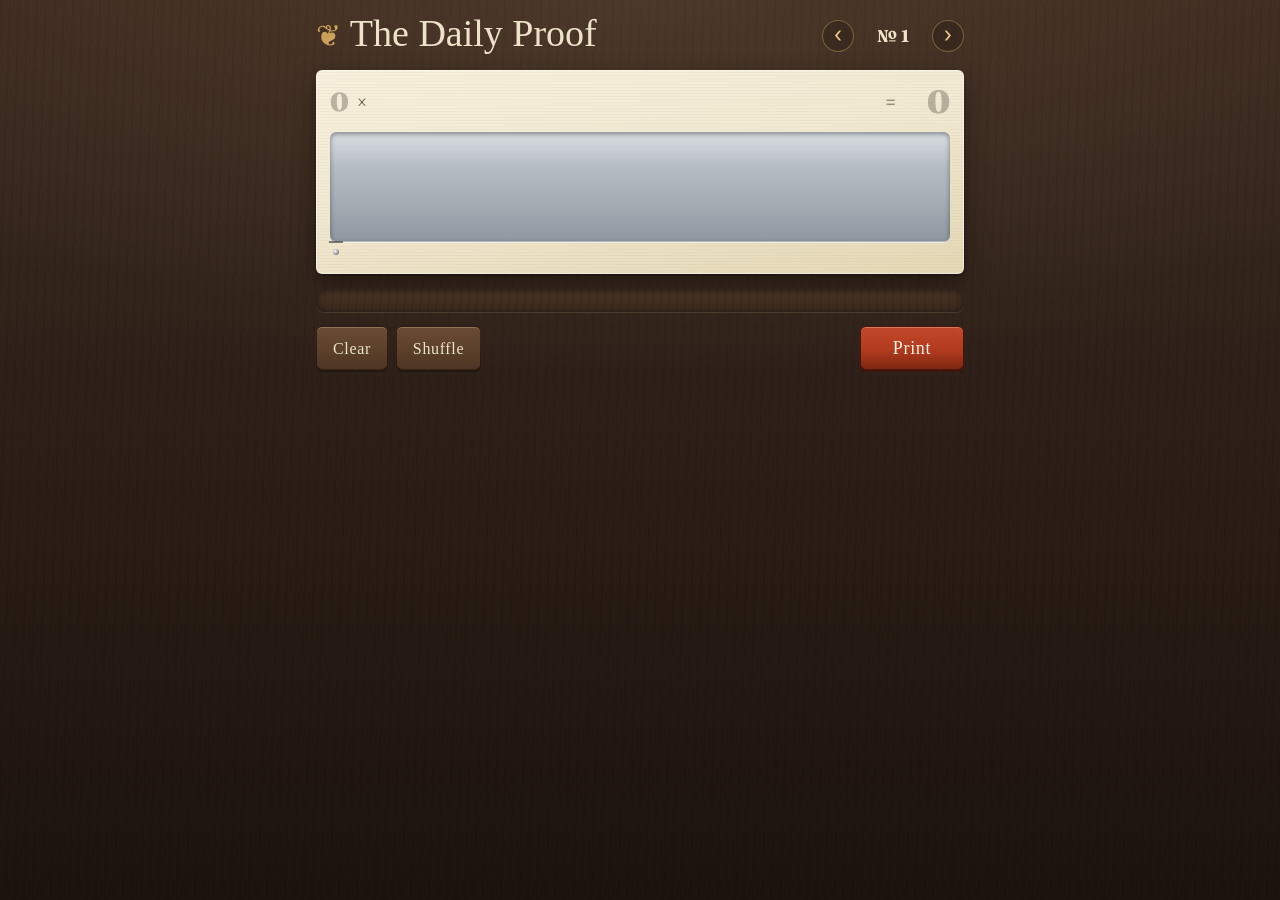
==== daily/index.html @ 5962ec16 "A modes menu: Daily mode (beta) and Roguelike mode (alpha) The game's name in the header, and the ❦ " ====
<!DOCTYPE html>
<html lang="en">
<head>
  <meta charset="UTF-8" />
  <meta name="viewport" content="width=device-width, initial-scale=1, viewport-fit=cover" />
  <meta name="theme-color" content="#2a1d15" />
  <title>The Daily Proof — Great Work</title>
  <meta name="description" content="One word from sixteen sorts, ranked against every word they could have set." />
  <link rel="icon" href="data:image/svg+xml,<svg xmlns='http://www.w3.org/2000/svg' viewBox='0 0 100 100'><text y='.9em' font-size='90'>❦</text></svg>" />
  <link rel="preconnect" href="https://fonts.googleapis.com">
  <link rel="preconnect" href="https://fonts.gstatic.com" crossorigin>
  <link href="https://fonts.googleapis.com/css2?family=Fraunces:opsz,wght@9..144,500;9..144,700;9..144,900&family=Inter:wght@400;600;800&family=IM+Fell+English:ital@0;1&family=IM+Fell+English+SC&display=swap" rel="stylesheet">
  <link rel="stylesheet" href="daily.css" />
</head>
<body>
  <div class="page">

    <!-- The title, the day's page of the almanac under it, and the number. -->
    <header class="masthead">
      <h1 class="mast-title"><button class="mast-house" id="modeBtn" type="button" aria-haspopup="true" aria-expanded="false" aria-controls="modeList" aria-label="Great Work: the modes">❦</button> The Daily Proof</h1>
      <nav class="mode-list" id="modeList" aria-label="Modes" hidden>
        <span class="mode-item mode-item--here" aria-current="page">Daily mode <span class="mode-tag">beta</span></span>
        <a class="mode-item" id="modeHome" href="../">Roguelike mode <span class="mode-tag">alpha</span></a>
      </nav>
      <button class="almanac" id="almanac" type="button"></button>
      <nav class="mast-nav" aria-label="Challenges">
        <button id="prevBtn" class="nav-btn" aria-label="Previous challenge">‹</button>
        <div class="nav-num">
          <span id="numLabel">№ 1</span>
          <span id="dateLabel" class="nav-date"></span>
        </div>
        <button id="nextBtn" class="nav-btn" aria-label="Next challenge">›</button>
      </nav>
    </header>

    <!-- Who sits today, when anyone does: a patron, a choice of three, or the
         editor at the desk (deal.day in daily/deal.js). -->
    <section class="seats" id="seats" hidden></section>

    <!-- The proof sheet: Points × Mult = total, and the stick under it. -->
    <section class="sheet">
      <div class="readout" id="readout" aria-live="polite">
        <b class="ro-points" id="roPoints">0</b>
        <span class="ro-op ro-op--x">×</span>
        <b class="ro-mult" id="roMult">1</b>
        <div class="ro-chips" id="roChips"></div>
        <span class="ro-op ro-op--eq">=</span>
        <b class="ro-total" id="roTotal">0</b>
      </div>
      <!-- The stick, the measure engraved along its foot, and the knee that
           closes on the word's end (renderRule in js/render.js). -->
      <div class="stick-wrap" data-stick="0">
        <div class="stick" id="stick" aria-label="The word"></div>
        <div class="rule-bar" id="rule" aria-hidden="true"></div>
        <div class="knee" id="knee" aria-hidden="true"></div>
        <b class="stick-sum" id="stickSum0" hidden></b>
      </div>
      <!-- The second word, on a two-word day. -->
      <div class="stick-wrap" data-stick="1" hidden>
        <div class="stick" id="stick1" aria-label="The second word"></div>
        <div class="rule-bar" id="rule1" aria-hidden="true"></div>
        <div class="knee" id="knee1" aria-hidden="true"></div>
        <b class="stick-sum" id="stickSum1" hidden></b>
      </div>
      <p class="status" id="status" aria-live="polite"></p>
    </section>

    <!-- The case: sixteen sockets, one per sort. A sort in the stick leaves its
         socket empty, so nothing moves under your thumb. -->
    <section class="case" aria-label="The case"><div class="case-grid" id="case"></div></section>

    <!-- The tool leads the row, the verbs beside it, Print hard right. -->
    <section class="bench">
      <button id="toolBtn" class="tool" hidden></button>
      <button id="clearBtn" class="btn">Clear</button>
      <button id="shuffleBtn" class="btn">Shuffle</button>
      <button id="printBtn" class="btn btn-print">Print</button>
    </section>

    <section class="result" id="result" hidden aria-live="polite"></section>

  </div>

  <div class="pop" id="pop" hidden></div>
  <!-- Where the print's floaters and sparkles rise (js/anim.js draws into it). -->
  <div id="fx" aria-hidden="true"></div>

  <script type="module" src="main.js"></script>
</body>
</html>
---- daily/daily.css ----
/* ═══ THE DAILY PROOF ═══════════════════════════════════════════════════════════
   One column on the bench: the masthead (title, the day's page of the almanac,
   the number), the proof sheet (the readout over the stick), the type case,
   the bench's verbs, and the slip that comes back when the word is printed.
   The bench look's materials (css/bench.css) — dark wood, ruled paper, ivory
   sorts, one red ink — and almost no words: the sorts and the numbers carry
   it, and what explains itself does so on a hold or a hover.

   The TILES are the game's tiles: the rules at the foot are css/style.css's
   own (.tile, the trims, the nicks, the metals), re-cut in em so a sort can be
   set at any size from one number, --tfs. The stick shrinks a long word by
   lowering it; the case sizes its sockets by it from its own width. */

:root {
  --bench:      #2f2119;
  --bench-hi:   #3d2b20;
  --bench-edge: #1c130d;
  --paper:      #f1e9d2;
  --paper-2:    #e4d7b5;
  --ivory:      #f8f0dc;
  --ivory-2:    #e8dab6;
  --ink:        #221c16;
  --dim:        #6d5c45;
  --rule:       rgba(60, 42, 22, 0.22);
  --red:        #b23a1e;
  --red-dk:     #7d2711;
  --brass:      #cba15a;
  --brass-hi:   #ebc989;
  --cream:      #ede3c9;
  --cream-dim:  rgba(237, 227, 201, 0.62);
  --steel:      #a3abb3;
  --steel-dk:   #5f6870;
  --tile-ink:   #2c2214;
  --good:       #2d8a5c;

  /* The chart's two inks: the field in gray, your word in red. Validated
     against the paper (dataviz validate_palette: ΔE 18.9 normal, 11.9 deutan). */
  --field-ink:  #8c8577;
  --you-ink:    #b8321a;

  --serif: 'Fraunces', Georgia, 'Times New Roman', serif;
  --fell:  'IM Fell English', 'Iowan Old Style', Georgia, serif;
  --fell-sc: 'IM Fell English SC', 'IM Fell English', Georgia, serif;
  --sans:  'Inter', ui-sans-serif, system-ui, 'Segoe UI', sans-serif;

  /* The game's animation-speed divisor; js/anim.js applySpeedCSS sets it from
     the full game's settings, and the copied keyframes below read it. */
  --aspd: 1;

  color-scheme: dark;
}

* { box-sizing: border-box; }

html { background: var(--bench-edge); }
html, body { margin: 0; }
body {
  min-height: 100vh;
  background:
    radial-gradient(120% 70% at 50% 0%, rgba(255, 214, 150, 0.08), transparent 60%),
    repeating-linear-gradient(92deg, rgba(0, 0, 0, 0.05) 0 2px, transparent 2px 9px),
    linear-gradient(180deg, var(--bench-hi), var(--bench) 40%, var(--bench-edge));
  background-color: var(--bench);
  color: var(--cream);
  font-family: var(--sans);
  font-size: 15px;
  line-height: 1.45;
  -webkit-text-size-adjust: 100%;
}

button { font: inherit; color: inherit; }

.page {
  max-width: 680px;
  margin: 0 auto;
  padding-block: max(14px, env(safe-area-inset-top, 0px)) max(28px, env(safe-area-inset-bottom, 0px));
  padding-left: max(16px, env(safe-area-inset-left, 0px));
  padding-right: max(16px, env(safe-area-inset-right, 0px));
}

/* ─── Masthead ─────────────────────────────────────────────────────────────── */
.masthead {
  display: grid;
  grid-template-columns: 1fr auto;
  grid-template-areas: "title nav" "omen nav";
  align-items: center;
  column-gap: 12px;
  margin-bottom: 12px;
}
.mast-title {
  grid-area: title;
  margin: 0;
  font-family: var(--fell);
  font-weight: 400;
  font-size: clamp(25px, 6.6vw, 38px);
  line-height: 1.05;
  color: var(--cream);
}
.mast-house { color: var(--brass); text-decoration: none; font-size: 0.8em; }
.mast-house:hover { color: var(--brass-hi); }
button.mast-house { background: none; border: 0; padding: 0; cursor: pointer; font: inherit; font-size: 0.8em; color: var(--brass); }
button.mast-house:disabled { cursor: default; }
.masthead { position: relative; }
/* ─── The modes menu (the name in the corner; the ❦ on the Daily Proof) ──────── */
.mode-btn { background: none; border: 0; padding: 0; margin: 0; cursor: pointer; text-align: left; }
.mode-caret { font-size: 0.5em; margin-left: 6px; color: var(--brass); vertical-align: 0.25em; }
.mode-list {
  position: absolute; top: 2.4em; left: 0; z-index: 60;
  display: grid; gap: 2px; min-width: 232px; padding: 6px;
  border-radius: 10px;
  background: #241820;
  border: 1px solid rgba(217, 166, 75, 0.45);
  box-shadow: 0 14px 34px rgba(0, 0, 0, 0.55);
}
.mode-list[hidden] { display: none; }
.mode-item {
  display: flex; align-items: center; gap: 10px;
  padding: 11px 12px; border-radius: 7px;
  font: 600 15.5px var(--serif); color: #f2e7cb; text-decoration: none; white-space: nowrap;
}
a.mode-item:hover, a.mode-item:focus-visible { background: rgba(217, 166, 75, 0.16); outline: none; }
.mode-item::before { content: '✓'; width: 1em; color: transparent; }
.mode-item--here, .mode-item--here::before { color: #f6d68a; }
.mode-tag {
  margin-left: auto;
  font: 700 9.5px var(--sans); letter-spacing: 0.12em; text-transform: uppercase;
  color: rgba(242, 231, 203, 0.6);
  border: 1px solid rgba(242, 231, 203, 0.3); border-radius: 4px; padding: 2px 5px;
}


/* The day's page of the almanac: its name, and a tap for what it means. */
.almanac {
  grid-area: omen;
  justify-self: start;
  padding: 2px 0;
  border: 0;
  background: none;
  font-family: var(--fell);
  font-style: italic;
  font-size: 17px;
  color: var(--brass);
  cursor: pointer;
  text-decoration: underline dotted rgba(203, 161, 90, 0.5);
  text-underline-offset: 4px;
}
.almanac:hover { color: var(--brass-hi); }

.mast-nav { grid-area: nav; display: flex; align-items: center; gap: 6px; }
.nav-btn {
  width: 32px; height: 32px;
  border-radius: 50%;
  border: 1px solid rgba(203, 161, 90, 0.45);
  background: rgba(0, 0, 0, 0.18);
  color: var(--brass-hi);
  font-size: 22px;
  line-height: 1;
  cursor: pointer;
  display: grid;
  place-items: center;
  padding: 0 0 3px;
}
.nav-btn:hover:not(:disabled) { background: rgba(203, 161, 90, 0.16); }
.nav-btn:disabled { opacity: 0.3; cursor: default; }
.nav-num {
  display: flex;
  flex-direction: column;
  align-items: center;
  min-width: 66px;
  font-family: var(--serif);
  font-weight: 700;
  font-size: 17px;
  line-height: 1.05;
  color: var(--cream);
}
.nav-date { font-family: var(--sans); font-weight: 600; font-size: 11px; color: var(--cream-dim); }

/* ─── The seats ────────────────────────────────────────────────────────────── */
/* Who sits today (renderSeats in main.js). A card per patron, gold-edged when
   it is the one seated and lit while the word in hand is one it rules on; the
   editor's card carries the day's rule on its face and goes red when the word
   in hand would be spiked. */
.seats { display: flex; flex-wrap: wrap; gap: 8px; margin: 0 0 12px; }
.seats[hidden] { display: none; }
.seat {
  display: grid;
  grid-template-columns: auto 1fr;
  grid-template-areas: "emoji name" "emoji rule";
  align-items: center;
  column-gap: 8px;
  min-height: 44px;
  padding: 6px 12px 6px 9px;
  border-radius: 8px;
  border: 1px solid rgba(203, 161, 90, 0.4);
  background: linear-gradient(170deg, rgba(255, 228, 185, 0.1), rgba(0, 0, 0, 0.16));
  color: var(--cream);
  text-align: left;
  cursor: pointer;
  transition: border-color calc(0.2s / var(--aspd)), box-shadow calc(0.2s / var(--aspd)), opacity calc(0.2s / var(--aspd));
}
.seat-emoji { grid-area: emoji; font-size: 22px; line-height: 1; }
.seat-name { grid-area: name; font-family: var(--fell-sc); font-size: 16px; letter-spacing: 0.02em; line-height: 1.1; }
.seat-rule { grid-area: rule; font-size: 13px; font-weight: 600; color: var(--brass-hi); line-height: 1.25; }
.seat--only, .seat--desk { flex: 1 1 auto; }
.seat--choice { flex: 1 1 0; min-width: 0; grid-template-areas: "emoji" "name"; grid-template-columns: 1fr; justify-items: center; text-align: center; row-gap: 2px; padding: 7px 6px; }
.seat--choice .seat-name { font-size: 14px; }
.seat--choice:not(.seat--on) { opacity: 0.62; }
.seat--choice:not(.seat--on):hover { opacity: 0.9; }
.seat--on { border-color: var(--brass-hi); box-shadow: 0 0 0 1px var(--brass-hi), 0 0 14px rgba(235, 201, 137, 0.25); }
.seat--lit { border-color: #ffe6a6; box-shadow: 0 0 0 2px #ffe6a6, 0 0 18px rgba(255, 220, 140, 0.45); }
.seat--spiked { border-color: #ff9a8a; box-shadow: 0 0 0 2px rgba(255, 120, 100, 0.7); }
.seat--spiked .seat-rule { color: #ffb4a6; }
.seat:disabled { cursor: default; opacity: 0.35; }
.seat--firing { animation: seatFire calc(0.62s / var(--aspd)) ease; }
@keyframes seatFire { 40% { transform: scale(1.06); box-shadow: 0 0 0 2px #ffe6a6, 0 0 26px rgba(255, 220, 140, 0.8); } }
.seat-pair {
  margin: 0;
  font-family: var(--fell);
  font-style: italic;
  font-size: 16px;
  color: var(--brass-hi);
}

/* ─── The proof sheet ──────────────────────────────────────────────────────── */
.sheet, .slip, .field, .best {
  background:
    repeating-linear-gradient(0deg, rgba(120, 95, 60, 0.045) 0 1px, transparent 1px 3px),
    linear-gradient(170deg, var(--ivory) 0%, var(--paper) 45%, var(--paper-2) 100%);
  color: var(--ink);
  border-radius: 6px;
  box-shadow:
    inset 0 0 0 1px rgba(255, 255, 255, 0.5),
    0 1px 2px rgba(0, 0, 0, 0.35),
    0 10px 24px rgba(0, 0, 0, 0.35);
}
.sheet { padding: 10px 14px 8px; }

/* Points × Mult = total. The Mult is the chips on a wide sheet, one figure on a
   phone (with the chips on a line beneath, so a colour widens a line rather
   than pushing the stick down). */
.readout {
  display: grid;
  grid-template-columns: auto auto minmax(0, 1fr) auto auto;
  grid-template-areas: "pts x chips eq tot";
  align-items: center;
  gap: 8px;
  padding: 2px 0 10px;
  min-height: 52px;
}
.ro-points, .ro-mult, .ro-total {
  font-family: var(--serif);
  font-weight: 900;
  font-size: 26px;
  line-height: 1;
  color: var(--ink);
}
.ro-points { grid-area: pts; }
.ro-op--x  { grid-area: x; }
.ro-chips  { grid-area: chips; }
.ro-op--eq { grid-area: eq; }
.ro-total  { grid-area: tot; font-size: 32px; min-width: 2ch; text-align: right; }
.ro-mult   { display: none; }
.readout:not(.readout--live) .ro-points,
.readout:not(.readout--live) .ro-total,
.readout:not(.readout--live) .ro-mult { color: rgba(34, 28, 22, 0.28); }
.readout--live .ro-total { color: var(--red); }
.ro-op { font-family: var(--serif); font-size: 20px; color: var(--dim); }
.ro-chips { display: flex; flex-wrap: wrap; gap: 4px; align-items: center; }

@media (max-width: 520px) {
  .readout {
    grid-template-columns: auto auto 1fr auto auto;
    grid-template-areas: "pts x mult eq tot" "chips chips chips chips chips";
    row-gap: 6px;
  }
  .ro-mult { display: block; grid-area: mult; }
  .ro-chips { min-height: 22px; }
}

/* The stamps — one per multiplier the case could light (tracksOf in main.js).
   Blind while it is ×1: a faint impression in its colour. Inked when the word
   lights it: solid, the figure in paper. Due, during the print: outlined in
   its colour and not yet struck, filling as the replay reaches it (the bench's
   stamps, css/bench.css). */
.chip {
  --stamp: #55677a;
  display: inline-flex;
  align-items: center;
  gap: 4px;
  padding: 2px 7px 2px 6px;
  border-radius: 4px;
  border: 1.5px solid color-mix(in srgb, var(--stamp) 28%, transparent);
  background: none;
  color: rgba(34, 28, 22, 0.32);
  white-space: nowrap;
  transition: color calc(0.2s / var(--aspd)), background-color calc(0.2s / var(--aspd)),
              border-color calc(0.2s / var(--aspd));
}
.chip i { width: 9px; height: 9px; border-radius: 50%; background: var(--stamp); opacity: 0.35; flex-shrink: 0; }
.chip b { font-family: var(--serif); font-weight: 900; font-size: 13px; }
.chip--on { background: var(--stamp); border-color: var(--stamp); color: var(--ivory); }
.chip--on i { background: var(--ivory); opacity: 0.85; }
.chip--on.chip--due { background: none; color: var(--stamp); }
.chip--on.chip--due i { background: var(--stamp); opacity: 1; }
.chip--pop { animation: inkBloom calc(0.5s / var(--aspd)) cubic-bezier(.3, 1.5, .5, 1); }
@keyframes inkBloom {
  0%   { transform: scale(1);    box-shadow: 0 0 0 0 var(--stamp); }
  40%  { transform: scale(1.32); box-shadow: 0 0 16px 4px var(--stamp); }
  100% { transform: scale(1);    box-shadow: 0 0 0 0 transparent; }
}
.chip--length    { --stamp: #55677a; }
.chip--crimson   { --stamp: #b23a2e; }
.chip--azure     { --stamp: #2e6fb2; }
.chip--jade      { --stamp: #2d8a5c; }
.chip--amber     { --stamp: #a87010; }
.chip--purple    { --stamp: #7040a0; }
.chip--cursed    { --stamp: #8f2018; }
.chip--seat      { --stamp: #9a7a2e; }
.chip--spike     { --stamp: #a3301f; }
.chip--seat i, .chip--spike i {
  width: auto; height: auto; border-radius: 0; background: none; opacity: 0.55;
  font-style: normal; font-size: 13px; line-height: 1;
}
.chip--seat.chip--on i, .chip--spike.chip--on i { opacity: 1; background: none; }
.chip--toll { --stamp: #b23a1e; color: var(--red); border-color: rgba(178, 58, 30, 0.45); font-family: var(--serif); font-weight: 900; font-size: 13px; }

.readout--slam { animation: roSlam calc(0.5s / var(--aspd)) ease; }
@keyframes roSlam {
  0%   { transform: scale(1); }
  30%  { transform: scale(1.045); }
  100% { transform: scale(1); }
}

/* The composing stick: a steel channel the word is set into, one course deep.
   On a two-word day there are two, and the one in hand is edged in brass;
   each carries its word's total at its end. */
.stick-wrap { position: relative; }
.stick-wrap[hidden] { display: none; }
.stick-wrap + .stick-wrap { margin-top: 8px; }
/* Two sticks are one course each but less steel apiece, so the case stays in
   reach on a phone. */
.stick-wrap:not([hidden]) + .stick-wrap:not([hidden]) .stick,
.stick-wrap:has(+ .stick-wrap:not([hidden])) .stick { height: 94px; padding-top: 6px; }
.stick-wrap[data-stick] { border-radius: 8px; }
.stick-wrap--active { box-shadow: 0 0 0 2px var(--brass), 0 0 12px rgba(203, 161, 90, 0.35); }
.stick-sum {
  /* In the steel's foot, left of the measure's first labels. */
  position: absolute;
  left: 8px; bottom: 5px;
  z-index: 3;
  padding: 0 6px;
  border-radius: 3px;
  background: rgba(34, 28, 22, 0.72);
  color: var(--ivory);
  font-family: var(--serif);
  font-weight: 900;
  font-size: 13px;
  line-height: 18px;
  pointer-events: none;
}
.stick-sum[hidden] { display: none; }
.pair-sum {
  margin: 8px 2px 0;
  text-align: right;
  font-family: var(--serif);
  font-size: 15px;
  color: var(--dim);
}
.pair-sum[hidden] { display: none; }
.pair-sum b { font-weight: 900; font-size: 22px; color: rgba(34, 28, 22, 0.32); margin-left: 4px; }
.pair-sum--live b { color: var(--red); }
.stick {
  --tfs: 16px;
  position: relative;
  display: flex;
  align-items: flex-start;
  gap: 5px;
  height: 110px;
  padding: 8px 10px 30px;
  border-radius: 6px;
  background:
    linear-gradient(180deg, rgba(255, 255, 255, 0.35), transparent 30%),
    linear-gradient(180deg, #c6ccd2 0%, #a9b1b9 55%, #8e979f 100%);
  box-shadow:
    inset 0 2px 5px rgba(20, 26, 32, 0.45),
    inset 0 -1px 0 rgba(255, 255, 255, 0.4),
    0 1px 0 rgba(255, 255, 255, 0.6);
  overflow: hidden;
}
.stick--reject { animation: reject 0.38s ease; }
@keyframes reject {
  20%, 60% { transform: translateX(-6px); }
  40%, 80% { transform: translateX(6px); }
}

/* On a narrow phone every pixel of the stick is type: the sheet's margins give
   some back. */
@media (max-width: 420px) {
  .sheet { padding: 8px 10px 6px; }
  .stick { padding: 8px 6px 30px; }
}

/* The measure, engraved along the stick's foot (renderRule in main.js): a tick
   per place, the multiplier each length earns from the sixth, the word's own
   enlarged. And the knee, a steel block that closes on the word's end. */
.rule-bar { position: absolute; left: 0; right: 0; bottom: 0; height: 28px; pointer-events: none; }
.tick {
  position: absolute;
  bottom: 5px;
  width: 1px; height: 6px;
  background: rgba(30, 36, 42, 0.38);
}
.tick--major { width: 2px; height: 10px; }
.tick--on { background: #1c2228; }
.tick-label {
  position: absolute;
  bottom: 15px;
  transform: translateX(-50%);
  font-family: var(--serif);
  font-weight: 700;
  font-size: 11px;
  line-height: 1;
  color: var(--red-dk);
  opacity: 0.75;
  white-space: nowrap;
  transition: transform calc(0.2s / var(--aspd)) ease, opacity calc(0.2s / var(--aspd)) ease;
}
.tick-label.tick--here {
  transform: translateX(-50%) scale(1.3);
  opacity: 1;
  color: var(--red);
  text-shadow: 0 0 6px rgba(255, 245, 210, 0.7);
}
/* Beside the tick, at its own height, when the sorts leave no room above it. */
.rule-bar--beside .tick-label { bottom: 2px; font-size: 10px; transform: translateX(4px); transform-origin: left bottom; }
.rule-bar--beside .tick-label.tick--here { transform: translateX(4px) scale(1.2); }
.rule-bar--beside .tick-label--left { transform: translateX(calc(-100% - 4px)); transform-origin: right bottom; }
.rule-bar--beside .tick-label--left.tick--here { transform: translateX(calc(-100% - 4px)) scale(1.2); }
.knee {
  position: absolute;
  width: 12px;
  border-radius: 2px;
  background: linear-gradient(90deg, #dde2e7, var(--steel) 45%, var(--steel-dk));
  box-shadow: 0 0 0 1px rgba(30, 30, 30, 0.55), 2px 3px 7px rgba(0, 0, 0, 0.45);
  transition: left calc(0.22s / var(--aspd)) cubic-bezier(.2, .8, .3, 1);
  pointer-events: none;
  z-index: 2;
}
.knee::after {
  content: '';
  position: absolute; left: 3px; top: 7px;
  width: 6px; height: 6px;
  border-radius: 50%;
  background: radial-gradient(circle at 35% 35%, #fff, #7a828a 70%);
}

/* Refusals only — and it holds its line, so one appearing moves nothing. */
.status {
  min-height: 1.45em;
  margin: 5px 2px 0;
  font-size: 13.5px;
  color: var(--red);
}

/* ─── The case ─────────────────────────────────────────────────────────────── */
.case {
  container-type: inline-size;
  margin-top: 14px;
}
.case-grid {
  /* Four across (five for a bigger case: --cols, set by renderCase), the
     sockets sized to the case's own width. */
  --cols: 4;
  --tfs: min(16px, calc((100cqw - 24px - (var(--cols) - 1) * 10px) / (var(--cols) * 4.25)));
  display: grid;
  grid-template-columns: repeat(var(--cols), auto);
  justify-content: center;
  gap: 10px;
  padding: 12px;
  border-radius: 8px;
  background:
    repeating-linear-gradient(92deg, rgba(0, 0, 0, 0.07) 0 2px, transparent 2px 8px),
    linear-gradient(180deg, #4a3526, #3a291d);
  box-shadow: inset 0 2px 8px rgba(0, 0, 0, 0.55), 0 1px 0 rgba(255, 220, 170, 0.12);
}
@container (min-width: 620px) {
  .case-grid {
    grid-template-columns: repeat(calc(var(--cols) * 2), auto);
    --tfs: min(16px, calc((100cqw - 24px - (var(--cols) * 2 - 1) * 10px) / (var(--cols) * 8.5)));
  }
}
.socket {
  font-size: var(--tfs);
  width: 4.25em;
  height: 4.5em;
  border-radius: 0.5625em;
  background: rgba(0, 0, 0, 0.28);
  box-shadow: inset 0 2px 5px rgba(0, 0, 0, 0.55);
}
.case--locked .tile { filter: saturate(0.7) brightness(0.92); }

/* ─── The bench: the tool, the verbs, Print hard right ─────────────────────── */
.bench {
  display: flex;
  align-items: stretch;
  gap: 8px;
  margin-top: 14px;
}
.btn {
  min-height: 44px;
  padding: 0 16px;
  border-radius: 6px;
  border: 1px solid rgba(0, 0, 0, 0.5);
  background: linear-gradient(180deg, #6b4c33, #4e3624);
  color: var(--cream);
  font-family: var(--fell-sc);
  font-size: 16px;
  letter-spacing: 0.04em;
  cursor: pointer;
  box-shadow: inset 0 1px 0 rgba(255, 228, 185, 0.25), 0 2px 0 #24170f;
}
.btn:hover:not(:disabled) { filter: brightness(1.12); }
.btn:active:not(:disabled) { transform: translateY(1px); box-shadow: inset 0 1px 0 rgba(255, 228, 185, 0.2), 0 1px 0 #24170f; }
.btn:disabled { opacity: 0.4; cursor: default; }
.btn-print {
  margin-left: auto;
  min-width: 104px;
  background: linear-gradient(180deg, #c2482a, var(--red) 55%, var(--red-dk));
  border-color: #4a160a;
  color: #fff4e4;
  font-size: 18px;
  box-shadow: inset 0 1px 0 rgba(255, 210, 190, 0.35), 0 2px 0 #3e1308;
}
@media (max-width: 380px) {
  .bench { gap: 6px; }
  .btn { padding: 0 11px; }
  .btn-print { min-width: 88px; }
}

/* The tool: its glyph in a steel block. Armed, it rocks; used, it wears a
   green ring, and a tap takes the use back. */
.tool {
  flex: none;
  width: 46px;
  min-height: 44px;
  display: grid;
  place-items: center;
  padding: 0;
  border-radius: 6px;
  border: 1px solid #4a525a;
  background: linear-gradient(160deg, #d8dde3, #97a1ac 55%, #6d7681);
  box-shadow: inset 0 -3px 5px rgba(40, 50, 60, 0.4), inset 0 2px 3px rgba(255, 255, 255, 0.7), 0 2px 0 #24170f;
  font-size: 21px;
  cursor: pointer;
  -webkit-touch-callout: none;
  user-select: none;
}
.tool[hidden] { display: none; }
.tool--armed { animation: armed 1.1s ease-in-out infinite; box-shadow: 0 0 0 2px var(--brass-hi), 0 0 14px rgba(235, 201, 137, 0.6); }
@keyframes armed { 50% { transform: rotate(-10deg); } }
.tool--used { box-shadow: 0 0 0 2px #8fdfae, inset 0 -3px 5px rgba(40, 50, 60, 0.4), inset 0 2px 3px rgba(255, 255, 255, 0.7); }
.tool:disabled { cursor: default; opacity: 0.6; }

/* ─── The slip that comes back ─────────────────────────────────────────────── */
.result { margin-top: 22px; display: grid; gap: 12px; animation: slipIn 0.45s ease-out; }
.result[hidden] { display: none; }
@keyframes slipIn { from { transform: translateY(14px); opacity: 0; } }

.slip { padding: 14px 16px; text-align: center; }
.slip-word { display: flex; align-items: center; justify-content: center; gap: 12px; flex-wrap: wrap; }
.slip-score { font-family: var(--serif); font-weight: 900; font-size: 26px; color: var(--ink); }
.slip-grade {
  margin-top: 8px;
  font-family: var(--serif);
  font-weight: 900;
  font-size: clamp(38px, 11vw, 54px);
  line-height: 1;
  color: var(--red);
  letter-spacing: -0.01em;
}
.slip-grade--best { font-size: clamp(30px, 8vw, 42px); line-height: 1.1; }
.slip-place { margin-top: 6px; font-family: var(--serif); font-weight: 700; font-size: 15px; color: var(--dim); }

/* The field. */
.field { margin: 0; padding: 10px 10px 4px; }
.field-plot { position: relative; }
.field-svg { display: block; width: 100%; height: auto; touch-action: pan-y; outline: none; }
.field-svg:focus-visible { outline: 2px solid var(--brass); outline-offset: 2px; border-radius: 4px; }
.field-grid  { stroke: rgba(60, 42, 22, 0.14); stroke-width: 1; }
.field-guide { stroke: rgba(60, 42, 22, 0.14); stroke-width: 1; }
.field-tick  { font: 600 10.5px var(--sans); fill: var(--dim); font-variant-numeric: tabular-nums; }
.field-line  { fill: none; stroke: var(--field-ink); stroke-width: 2; stroke-linejoin: round; stroke-linecap: round; }
.field-area  { fill: var(--field-ink); opacity: 0.1; }
.field-you   { fill: var(--you-ink); stroke: var(--paper); stroke-width: 2; }
.field-you-drop { stroke: var(--you-ink); stroke-width: 1; opacity: 0.5; }
.field-you-label { font: 700 12px var(--sans); fill: var(--ink); paint-order: stroke; stroke: var(--paper); stroke-width: 3px; }
.field-cross { stroke: var(--ink); stroke-width: 1; opacity: 0.35; pointer-events: none; }
.field-dot   { fill: var(--field-ink); stroke: var(--paper); stroke-width: 2; pointer-events: none; }
.field-tip {
  position: absolute;
  pointer-events: none;
  display: flex; flex-direction: column;
  padding: 5px 8px;
  border-radius: 5px;
  background: var(--ink);
  color: var(--cream);
  font-size: 11.5px;
  line-height: 1.3;
  white-space: nowrap;
  box-shadow: 0 4px 12px rgba(0, 0, 0, 0.3);
}
.field-tip b { font-family: var(--serif); font-size: 15px; font-variant-numeric: tabular-nums; }
.field-tip[hidden] { display: none; }

/* The best of the case: place, word, score; a tap shows how it was set. */
.best { list-style: none; margin: 0; padding: 4px 14px 6px; }
.best-row + .best-row { border-top: 1px solid var(--rule); }
/* The stepping stones: a panel of their own between the ten and your word,
   tinted and edged in a dashed rule, so they read as a separate set. */
.best-stones {
  margin: 10px -6px;
  padding: 2px 6px;
  border: 1px dashed rgba(60, 42, 22, 0.38);
  border-radius: 8px;
  background: rgba(120, 95, 60, 0.08);
}
.best-stones-list { list-style: none; margin: 0; padding: 0; }
.best-row--stone .best-place { font-style: italic; }
.best-head {
  width: 100%;
  display: grid;
  grid-template-columns: 2.6em 1fr auto;
  align-items: baseline;
  gap: 8px;
  padding: 8px 4px;
  border: 0;
  background: none;
  text-align: left;
  cursor: pointer;
  color: var(--ink);
}
.best-head:hover { background: rgba(120, 95, 60, 0.07); }
.best-place { font-family: var(--serif); font-weight: 700; font-size: 13px; color: var(--dim); text-align: right; font-variant-numeric: tabular-nums; }
.best-word { font-family: var(--fell-sc); font-size: 18px; letter-spacing: 0.04em; overflow-wrap: anywhere; }
.best-score { font-family: var(--serif); font-weight: 900; font-size: 17px; font-variant-numeric: tabular-nums; }
.best-row--yours .best-head { background: rgba(184, 50, 26, 0.09); box-shadow: inset 3px 0 0 var(--you-ink); }
.best-set { display: flex; align-items: center; flex-wrap: wrap; gap: 8px; padding: 2px 4px 10px 3.2em; }
.best-tool { font-size: 15px; }
.best-set--better { padding-top: 0; opacity: 0.85; }
.best-alt-score { font-family: var(--serif); font-weight: 900; font-size: 15px; color: var(--dim); font-variant-numeric: tabular-nums; }

.result-acts { display: flex; flex-wrap: wrap; gap: 8px; justify-content: flex-end; }
.result-acts .btn-print { margin-left: 0; }

/* ─── The popover ──────────────────────────────────────────────────────────── */
.pop {
  position: absolute;
  z-index: 50;
  max-width: min(280px, calc(100vw - 16px));
  padding: 9px 11px;
  border-radius: 6px;
  background: linear-gradient(170deg, var(--ivory), var(--paper));
  color: var(--ink);
  box-shadow: 0 0 0 1px rgba(60, 42, 22, 0.25), 0 10px 26px rgba(0, 0, 0, 0.45);
  font-size: 13px;
  line-height: 1.4;
}
.pop[hidden] { display: none; }
.pop-head { font-family: var(--fell-sc); font-size: 15px; letter-spacing: 0.03em; margin-top: 6px; }
.pop-head:first-child { margin-top: 0; }
.pop-body { color: var(--dim); }
.pop-btn {
  display: block;
  width: 100%;
  margin-top: 8px;
  min-height: 40px;
  border-radius: 5px;
  border: 1px solid rgba(60, 42, 22, 0.35);
  background: rgba(255, 255, 255, 0.5);
  font-family: var(--fell-sc);
  font-size: 15px;
  color: var(--ink);
  cursor: pointer;
}
.pop--ratchet { padding: 7px; }
.ratchet-row { display: flex; gap: 7px; }
.ratchet-choice {
  flex: 1;
  min-height: 46px;
  min-width: 72px;
  border-radius: 6px;
  border: 1px solid #5f6870;
  background: linear-gradient(160deg, #e2e6ea, #a9b2bb 60%, #87919b);
  color: #1f252b;
  font-family: var(--serif);
  font-size: 15px;
  cursor: pointer;
  box-shadow: inset 0 1px 0 rgba(255, 255, 255, 0.7), 0 2px 0 #4a525a;
}
.ratchet-choice b { font-size: 22px; font-weight: 900; }
.ratchet-choice:hover { filter: brightness(1.07); }

/* The blank asks for its letter: the alphabet in a grid on the tile. */
.pop--blank { padding: 8px; }
.blank-grid { display: grid; grid-template-columns: repeat(7, 1fr); gap: 4px; margin-top: 6px; }
.blank-choice {
  min-width: 34px;
  min-height: 36px;
  border-radius: 5px;
  border: 1px solid rgba(86, 60, 24, 0.5);
  background: linear-gradient(168deg, var(--ivory), var(--ivory-2));
  font-family: var(--serif);
  font-weight: 900;
  font-size: 17px;
  color: var(--tile-ink);
  cursor: pointer;
}
.blank-choice:hover { filter: brightness(1.06); }

/* ─── A sort in the hand ───────────────────────────────────────────────────── */
/* What a drag carries under the pointer, and what it leaves behind. */
.drag-ghost {
  position: fixed;
  z-index: 100;
  margin: 0;
  pointer-events: none;
  transform: scale(1.1) rotate(2.5deg);
  filter: drop-shadow(0 18px 28px rgba(0, 0, 0, 0.7));
  transition: none;
  animation: none;
}
.tile--held { opacity: 0.3; filter: grayscale(0.5); }

/* ─── The print's effects (css/style.css's own) ────────────────────────────── */
#fx { position: fixed; inset: 0; pointer-events: none; z-index: 300; }
.floater {
  position: fixed;
  transform: translateX(-50%);
  font-family: var(--serif);
  font-weight: 900;
  font-size: 21px;
  white-space: nowrap;
  z-index: 320;
  text-shadow: 0 2px 6px rgba(0, 0, 0, 0.85), 0 0 18px rgba(0, 0, 0, 0.5);
}
.fl-points { color: #8db8ff; }
.fl-aura   { color: var(--brass-hi); }
.fl-curse  { color: #ff7a66; font-size: 19px; font-weight: 800; text-shadow: 0 0 8px rgba(201, 60, 45, 0.65), 0 2px 6px rgba(0, 0, 0, 0.85); }
.fl-flourish {
  color: #f3debc;
  font-style: italic;
  font-size: 18px;
  font-weight: 700;
  text-shadow: 0 2px 8px rgba(0, 0, 0, 0.9), 0 0 20px rgba(246, 214, 138, 0.35);
}
.fl-set            { font-size: 19px; }
.fl-set--crimson   { color: #ff9d8e; }
.fl-set--azure     { color: #8ec6ff; }
.fl-set--jade      { color: #90e8ba; }
.fl-set--amber     { color: #ffd68c; }
.fl-set--purple    { color: #cfa6ff; }
.fl-set--cursed    { color: #ff7a66; }
.fl-set--seat      { color: #ffe6a6; }
.fl-set--spike     { color: #ff9a8a; }
.sparkle {
  position: fixed;
  width: 9px; height: 9px;
  border-radius: 2px;
  background: linear-gradient(135deg, #fff3cf, var(--brass));
  box-shadow: 0 0 8px rgba(246, 214, 138, 0.8);
  z-index: 315;
}

.tile--scoring { animation: tileScore calc(0.36s / var(--aspd)) cubic-bezier(.3, 1.4, .5, 1); z-index: 4; }
@keyframes tileScore {
  0%   { transform: scale(1); }
  40%  { transform: scale(1.22) translateY(-6px);
         box-shadow: 0 0 0 3.5px rgba(141, 184, 255, 0.65), 0 14px 24px rgba(0, 0, 0, 0.5); }
  100% { transform: scale(1); }
}
.tile--nick-firing { animation: nickFire calc(0.48s / var(--aspd)) ease; z-index: 4; }
@keyframes nickFire {
  0%   { transform: scale(1) rotate(0); }
  35%  { transform: scale(1.16) rotate(-3deg);
         box-shadow: 0 0 0 4px rgba(246, 214, 138, 0.7), 0 0 26px rgba(246, 214, 138, 0.6); }
  100% { transform: scale(1) rotate(0); }
}
.tile--nick-hit { animation: nickHit calc(0.46s / var(--aspd)) ease; }
@keyframes nickHit {
  0%   { transform: scale(1); filter: brightness(1); }
  40%  { transform: scale(1.14); filter: brightness(1.3);
         box-shadow: 0 0 0 3px rgba(246, 214, 138, 0.55), 0 10px 18px rgba(0, 0, 0, 0.45); }
  100% { transform: scale(1); filter: brightness(1); }
}
.tile--set-glow { animation: setGlow calc(0.62s / var(--aspd)) ease; }
@keyframes setGlow {
  0%   { transform: scale(1); }
  35%  { transform: scale(1.13) translateY(-4px);
         box-shadow: 0 0 0 3.5px var(--glow, #fff), 0 0 26px var(--glow, #fff); }
  100% { transform: scale(1); }
}

/* ═══ THE SORTS ═════════════════════════════════════════════════════════════
   css/style.css's tile, re-cut in em. 16px makes the game's 68 × 72 sort. */
.tile {
  font-size: var(--tfs, 16px);
  position: relative;
  width: 4.25em;
  height: 4.5em;
  border-radius: 0.5625em;
  background: linear-gradient(168deg, var(--ivory) 0%, #f0e4c4 55%, var(--ivory-2) 100%);
  color: var(--tile-ink);
  cursor: pointer;
  user-select: none;
  -webkit-user-select: none;
  -webkit-touch-callout: none;
  -webkit-tap-highlight-color: transparent;
  touch-action: none;               /* sorts drag; the page doesn't pan from them */
  flex-shrink: 0;
  display: grid;
  place-items: center;
  border: 1px solid rgba(86, 60, 24, 0.5);
  --trim-ring: 0 0 rgba(0, 0, 0, 0);
  --tile-lift: #b3955e;
  --nick-r: 0.5625em;
  box-shadow:
    var(--trim-ring),
    inset 0 0.09em 0 rgba(255, 255, 255, 0.85),
    inset 0 -0.125em 0.19em rgba(120, 90, 40, 0.25),
    0 0.3125em 0 -0.0625em var(--tile-lift),
    0 0.5625em 1em rgba(0, 0, 0, 0.45);
  transition: transform 0.12s ease, filter 0.12s ease;
}
@media (hover: hover) {
  .tile:not(.tile--mini):hover { transform: translateY(-0.2em) rotate(-1deg); z-index: 2; }
}
.tile:focus-visible { outline: 2px solid var(--brass-hi); outline-offset: 3px; }

.tile-letter {
  font-family: var(--serif);
  font-weight: 900;
  font-size: 1.875em;
  line-height: 1;
  letter-spacing: -0.02em;
  text-shadow: 0 1px 0 rgba(255, 255, 255, 0.55);
  pointer-events: none;
}
.tile-letter[data-len='2'] { font-size: 1.3125em; letter-spacing: -0.05em; }
.tile-letter[data-len='3'] { font-size: 1em; letter-spacing: -0.05em; }

.tile-pts {
  position: absolute;
  right: 0.45em; bottom: 0.36em;
  font-size: 0.6875em;
  font-weight: 800;
  font-family: var(--sans);
  opacity: 0.72;
  line-height: 1;
  font-variant-numeric: tabular-nums;
  pointer-events: none;
}
.tile-pts--grown { color: var(--good); opacity: 1; font-weight: 900; }
/* In the word a sort's corner figure is what it will actually pay, and it is
   brass when that beats its resting value — only a nick's reach can do that
   here (style.css's .tile-pts--boosted). It pops when it changes. */
.tile-pts--boosted {
  opacity: 1;
  font-size: 0.8125em;
  font-weight: 900;
  color: #8a5f1d;
  text-shadow: 0 1px 0 rgba(255, 245, 215, 0.9), 0 0 0.5em rgba(217, 166, 75, 0.7);
}
.tile--mat-cursed .tile-pts--boosted { color: #ffd68c; text-shadow: 0 0 0.5em rgba(255, 190, 90, 0.8); }
.pts-pop {
  animation: ptsPop 0.5s cubic-bezier(.3, 1.6, .5, 1) both;
  transform-origin: bottom right;
}
@keyframes ptsPop {
  0%   { transform: scale(1); }
  35%  { transform: scale(2.1); filter: brightness(1.5); }
  100% { transform: scale(1); }
}

/* The second face: a button on the tile's shoulder that flips it. */
.tile-alt {
  position: absolute;
  right: 0.42em; top: 0.32em;
  font-family: var(--sans);
  font-size: 0.6em;
  font-weight: 800;
  color: #9b8a6e;
  line-height: 1;
  pointer-events: none;
}

/* Nicks: the mask does the cutting, .tile-nick paints the lip. */
.tile--nick-right {
  -webkit-mask-image: radial-gradient(circle var(--nick-r) at 100% 50%, transparent calc(var(--nick-r) - 0.6px), #000 var(--nick-r));
          mask-image: radial-gradient(circle var(--nick-r) at 100% 50%, transparent calc(var(--nick-r) - 0.6px), #000 var(--nick-r));
}
.tile--nick-left {
  -webkit-mask-image: radial-gradient(circle var(--nick-r) at 0% 50%, transparent calc(var(--nick-r) - 0.6px), #000 var(--nick-r));
          mask-image: radial-gradient(circle var(--nick-r) at 0% 50%, transparent calc(var(--nick-r) - 0.6px), #000 var(--nick-r));
}
.tile-nick {
  position: absolute;
  top: 50%;
  width:  calc(var(--nick-r) * 2 + 0.5625em);
  height: calc(var(--nick-r) * 2 + 0.5625em);
  transform: translateY(-50%);
  border-radius: 50%;
  pointer-events: none;
  background: radial-gradient(circle,
    rgba(88, 60, 22, 0.55) 0 calc(var(--nick-r) + 0.09em),
    rgba(88, 60, 22, 0.22) calc(var(--nick-r) + 0.19em),
    rgba(88, 60, 22, 0) calc(var(--nick-r) + 0.28em));
}
.tile-nick--r { right: calc(var(--nick-r) * -1 - 0.28em); }
.tile-nick--l { left:  calc(var(--nick-r) * -1 - 0.28em); }

/* Trims — only the two that change a word's score are ever dealt here. */
.tile--trim-silver { --trim-ring: inset 0 0 0 0.1875em #aab4c4; --tile-lift: #7e8794; }
.tile--trim-silver .tile-pts:not(.tile-pts--grown):not(.tile-pts--boosted) {
  opacity: 1; font-weight: 900; color: #6b7a8f;
  text-shadow: 0 1px 0 rgba(250, 252, 255, 0.95), 0 0 0.45em rgba(160, 174, 194, 0.8);
}
.tile--trim-purple { --trim-ring: inset 0 0 0 0.1875em #8a5fb0, 0 0 0.75em rgba(150, 90, 220, 0.3); --tile-lift: #5e3f7c; }

/* Medieval sorts: a warmer, redder lead. */
.tile--medieval { background: linear-gradient(168deg, #f6e6c8 0%, #e8d0a4 55%, #dfc496 100%); border-color: rgba(110, 70, 26, 0.6); --tile-lift: #9d7638; }
.tile--medieval .tile-letter { color: #5d2f10; }

/* Hellbox iron. */
.tile--mat-cursed {
  background: radial-gradient(120% 80% at 50% 0%, #5e1414 0%, #2a0808 55%, #170404 100%);
  border-color: #6d1a15;
  color: #ffd9cf;
  --tile-lift: #350a0a;
  animation: cursedBreathe 3.2s ease-in-out infinite;
}
.tile--mat-cursed .tile-letter { color: #ffcabd !important; text-shadow: 0 0 0.56em rgba(255, 70, 40, 0.85), 0 1px 0 rgba(0, 0, 0, 0.6); }
.tile--mat-cursed .tile-pts, .tile--mat-cursed .tile-alt { color: #ff9d8e; opacity: 0.95; }
@keyframes cursedBreathe { 50% { filter: brightness(1.22) saturate(1.15); } }

/* The Counterfeiter's blank: bank-note paper with a letter printed on it, or
   nothing yet. The editor's loan wears a brass ring. A tile The Twins recast
   wears a jade one while it is the first tile's copy. */
.tile--blank {
  background:
    repeating-linear-gradient(135deg, rgba(60, 110, 80, 0.08) 0 0.18em, transparent 0.18em 0.42em),
    linear-gradient(168deg, #eef2e2 0%, #dfe6cf 100%);
  border-style: dashed;
  --tile-lift: #8d9a7c;
}
.tile--blank .tile-letter { color: #2c4a38; }
.tile--lent { --trim-ring: inset 0 0 0 0.125em rgba(203, 161, 90, 0.9); }
.tile--recast { --trim-ring: inset 0 0 0 0.125em rgba(45, 138, 92, 0.75); }

/* The tools' marks on the sort they were used on. */
.tile--ratcheted::before {
  content: '';
  position: absolute;
  top: 0.25em; left: 0.25em;
  width: 0.5em; height: 0.5em;
  border-radius: 0.12em;
  background: linear-gradient(160deg, #e2e6ea, #8f99a3);
  box-shadow: 0 0 0 1px rgba(60, 68, 76, 0.5);
}
.tile--louped { --trim-ring: inset 0 0 0 0.125em rgba(45, 138, 92, 0.75); }

/* A tile the armed tool would take: a brass ring pulses round it. A nicked
   tile is cut by a mask, and a mask clips whatever is drawn outside the tile,
   so its ring goes inside instead: drawn outside, it simply vanished, and a
   silver sort with a nick looked like one the ratchet couldn't take. */
.tile--target {
  --target-glow: var(--trim-ring), 0 0 0 0.19em var(--brass-hi), 0 0.3125em 0 -0.0625em var(--tile-lift), 0 0 1em rgba(235, 201, 137, 0.6);
  animation: target 1s ease-in-out infinite;
}
.tile--target.tile--nick-left, .tile--target.tile--nick-right {
  --target-glow: inset 0 0 0 0.19em var(--brass-hi), inset 0 0 0.9em rgba(235, 201, 137, 0.7), var(--trim-ring);
}
@keyframes target { 50% { box-shadow: var(--target-glow); } }

/* Dealt: each sort drops into its socket in turn. */
.tile--dealt { animation: dealt 0.34s cubic-bezier(.2, 1.3, .4, 1) both; }
@keyframes dealt { from { transform: translateY(-0.9em) scale(0.92); opacity: 0; } }

.tile--mini { --tfs: 9px; cursor: default; touch-action: auto; }
.mini-word { display: inline-flex; flex-wrap: wrap; gap: 3px; }
.mini-pair { display: inline-grid; grid-template-columns: auto auto; align-items: center; gap: 4px 6px; }
.mini-pair > .mini-word:first-child { grid-column: 2; }
.mini-pair .mini-word { flex-wrap: nowrap; }
.mini-pair .tile--mini { --tfs: 7px; }
.mini-plus { font-family: var(--serif); font-weight: 900; font-size: 15px; color: var(--dim); }
.best-seat { font-size: 15px; }

@media (prefers-reduced-motion: reduce) {
  *, *::before, *::after { animation: none !important; transition: none !important; }
  /* The tool's targets still have to show: the ring holds still. */
  .tile--target { box-shadow: var(--target-glow); }
}
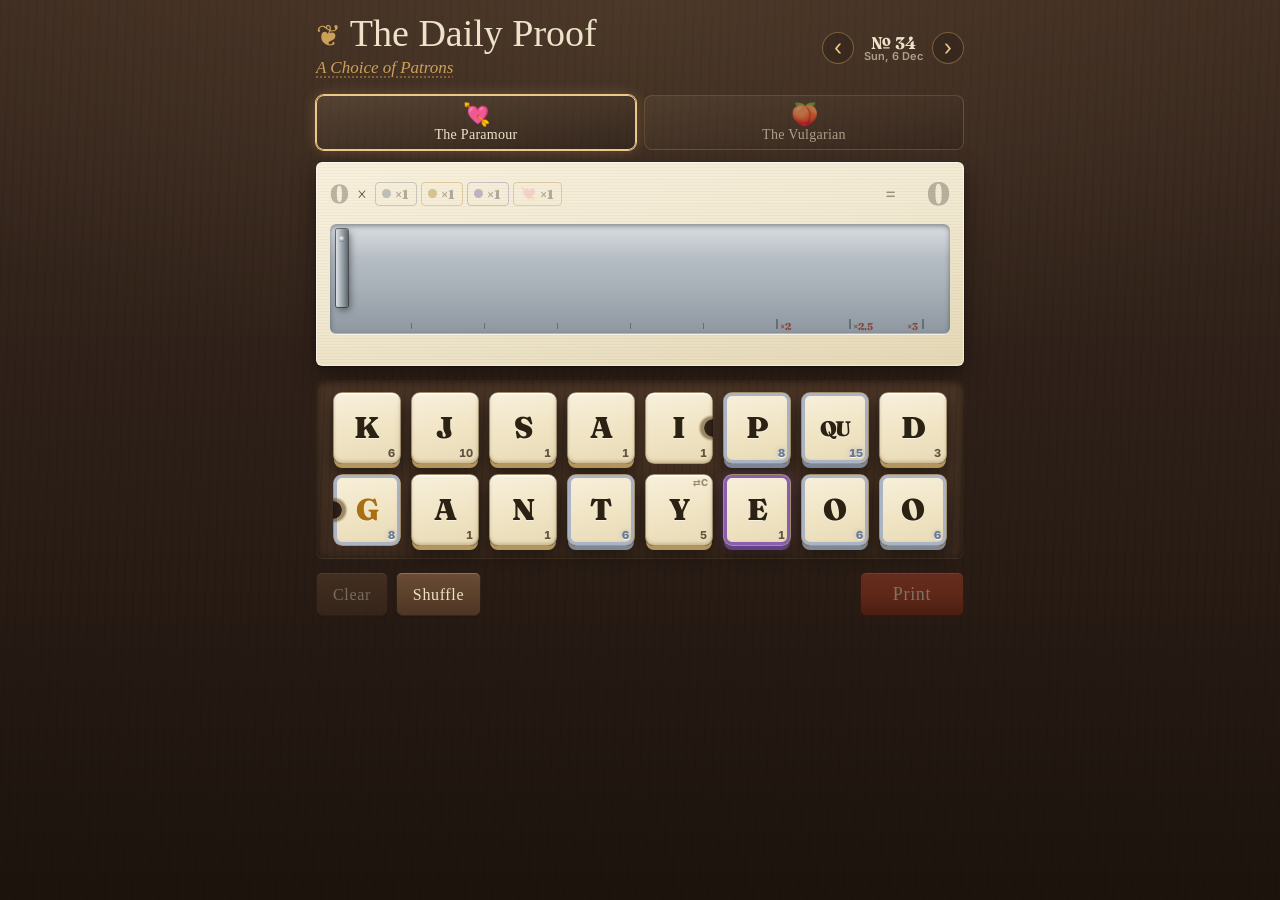
==== commit d89a6d69: "The Binder out of the daily; the Yodeller unguilded; "Campaign" - The daily cannot rank a Binder wor" ====
--- a/daily/index.html
+++ b/daily/index.html
@@ -20,7 +20,7 @@
       <h1 class="mast-title"><button class="mast-house" id="modeBtn" type="button" aria-haspopup="true" aria-expanded="false" aria-controls="modeList" aria-label="Great Work: the modes">❦</button> The Daily Proof</h1>
       <nav class="mode-list" id="modeList" aria-label="Modes" hidden>
         <span class="mode-item mode-item--here" aria-current="page">Daily mode <span class="mode-tag">beta</span></span>
-        <a class="mode-item" id="modeHome" href="../">Roguelike mode <span class="mode-tag">alpha</span></a>
+        <a class="mode-item" id="modeHome" href="../">Campaign <span class="mode-tag">alpha</span></a>
       </nav>
       <button class="almanac" id="almanac" type="button"></button>
       <nav class="mast-nav" aria-label="Challenges">
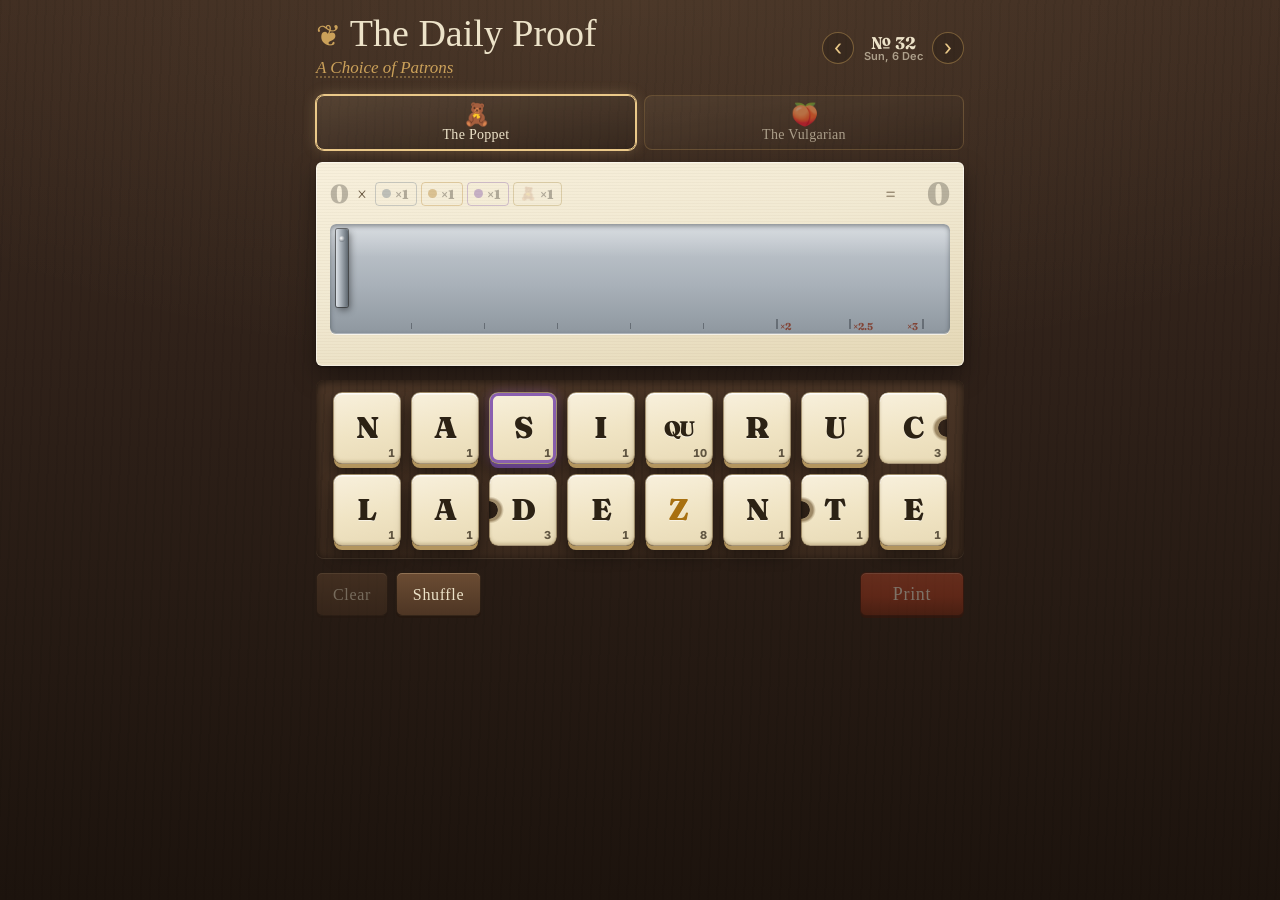
==== commit a6430eae: "Daily: How to play, in the ❦ menu, with a worked colour example The modes menu gains How to play: a " ====
--- a/daily/index.html
+++ b/daily/index.html
@@ -21,6 +21,7 @@
       <nav class="mode-list" id="modeList" aria-label="Modes" hidden>
         <span class="mode-item mode-item--here" aria-current="page">Daily mode <span class="mode-tag">beta</span></span>
         <a class="mode-item" id="modeHome" href="../">Campaign <span class="mode-tag">alpha</span></a>
+        <button class="mode-item mode-item--help" id="howtoBtn" type="button">How to play</button>
       </nav>
       <button class="almanac" id="almanac" type="button"></button>
       <nav class="mast-nav" aria-label="Challenges">
@@ -85,6 +86,7 @@
   <!-- Where the print's floaters and sparkles rise (js/anim.js draws into it). -->
   <div id="fx" aria-hidden="true"></div>
 
+  <dialog class="howto" id="howto" aria-labelledby="howtoTitle"></dialog>
   <script type="module" src="main.js"></script>
 </body>
 </html>
--- a/daily/daily.css
+++ b/daily/daily.css
@@ -120,6 +120,11 @@
 }
 a.mode-item:hover, a.mode-item:focus-visible { background: rgba(217, 166, 75, 0.16); outline: none; }
 .mode-item::before { content: '✓'; width: 1em; color: transparent; }
+/* How to play: a button among the links, below a rule. */
+button.mode-item { width: 100%; background: none; border: 0; cursor: pointer; text-align: left; }
+button.mode-item:hover, button.mode-item:focus-visible { background: rgba(217, 166, 75, 0.16); outline: none; }
+.mode-item--help { margin-top: 3px; box-shadow: 0 -1px 0 rgba(217, 166, 75, 0.25); border-radius: 0 0 7px 7px; }
+.mode-item--help::before { content: '?'; color: var(--brass); font-weight: 900; text-align: center; }
 .mode-item--here, .mode-item--here::before { color: #f6d68a; }
 .mode-tag {
   margin-left: auto;
@@ -556,13 +561,52 @@
   user-select: none;
 }
 .tool[hidden] { display: none; }
+/* A day that opens with a tool greets you with it: three pulses of brass once
+   the case is dealt (helloTool). The glow keeps the resting shadow's layers and
+   adds two outer ones, so it tweens rather than blinks. */
+.tool--hello { animation: toolHello 0.75s ease-in-out 0.7s 3; }
+@keyframes toolHello {
+  50% {
+    transform: scale(1.14);
+    box-shadow: inset 0 -3px 5px rgba(40, 50, 60, 0.4), inset 0 2px 3px rgba(255, 255, 255, 0.7), 0 2px 0 #24170f,
+                0 0 0 3px var(--brass-hi), 0 0 18px 4px rgba(235, 201, 137, 0.85);
+  }
+}
 .tool--armed { animation: armed 1.1s ease-in-out infinite; box-shadow: 0 0 0 2px var(--brass-hi), 0 0 14px rgba(235, 201, 137, 0.6); }
 @keyframes armed { 50% { transform: rotate(-10deg); } }
 .tool--used { box-shadow: 0 0 0 2px #8fdfae, inset 0 -3px 5px rgba(40, 50, 60, 0.4), inset 0 2px 3px rgba(255, 255, 255, 0.7); }
 .tool:disabled { cursor: default; opacity: 0.6; }
+/* A tube of paint, drawn in its paint (--paint): a body with a steel cap,
+   lying on the bench at a slant. */
+.tool-tube {
+  position: relative;
+  display: inline-block;
+  width: 0.5em;
+  height: 0.95em;
+  margin-top: 0.2em;
+  border-radius: 0.1em 0.1em 0.22em 0.22em;
+  background:
+    linear-gradient(90deg, rgba(255, 255, 255, 0.4), transparent 45%, rgba(0, 0, 0, 0.18)),
+    var(--paint);
+  box-shadow: inset 0 0 0 1px rgba(0, 0, 0, 0.28);
+  transform: rotate(35deg);
+}
+.tool-tube::before {
+  content: '';
+  position: absolute;
+  left: 50%;
+  top: -0.27em;
+  width: 0.3em;
+  height: 0.28em;
+  transform: translateX(-50%);
+  border-radius: 0.05em;
+  background: linear-gradient(90deg, #eef0f2, #8f99a3);
+  box-shadow: inset 0 0 0 1px rgba(0, 0, 0, 0.25);
+}
 
 /* ─── The slip that comes back ─────────────────────────────────────────────── */
-.result { margin-top: 22px; display: grid; gap: 12px; animation: slipIn 0.45s ease-out; }
+/* One column that nothing inside can widen past the page. */
+.result { margin-top: 22px; display: grid; grid-template-columns: minmax(0, 1fr); gap: 12px; animation: slipIn 0.45s ease-out; }
 .result[hidden] { display: none; }
 @keyframes slipIn { from { transform: translateY(14px); opacity: 0; } }
 
@@ -968,17 +1012,22 @@
 }
 .tile--louped { --trim-ring: inset 0 0 0 0.125em rgba(45, 138, 92, 0.75); }
 
-/* A tile the armed tool would take: a brass ring pulses round it. A nicked
-   tile is cut by a mask, and a mask clips whatever is drawn outside the tile,
-   so its ring goes inside instead: drawn outside, it simply vanished, and a
-   silver sort with a nick looked like one the ratchet couldn't take. */
-.tile--target {
-  --target-glow: var(--trim-ring), 0 0 0 0.19em var(--brass-hi), 0 0.3125em 0 -0.0625em var(--tile-lift), 0 0 1em rgba(235, 201, 137, 0.6);
+/* A tile the armed tool would take: a brass ring pulses round it, drawn by
+   what holds the tile — its socket in the case, a halo round it in the stick
+   (withHalo in main.js) — and never by the tile. A nicked tile's mask clips
+   anything drawn outside it, and the tile's own shadow, with inset layers
+   where the ring has outer ones, can't be tweened into the ring: drawn there
+   it blinked on and off instead of pulsing. */
+.halo {
+  font-size: var(--tfs, 16px);
+  flex-shrink: 0;
+  border-radius: 0.5625em;
+}
+.halo, .socket--halo {
+  --target-glow: 0 0 0 0.19em var(--brass-hi), 0 0 1em rgba(235, 201, 137, 0.6);
   animation: target 1s ease-in-out infinite;
 }
-.tile--target.tile--nick-left, .tile--target.tile--nick-right {
-  --target-glow: inset 0 0 0 0.19em var(--brass-hi), inset 0 0 0.9em rgba(235, 201, 137, 0.7), var(--trim-ring);
-}
+.socket--halo { --target-glow: inset 0 2px 5px rgba(0, 0, 0, 0.55), 0 0 0 0.19em var(--brass-hi), 0 0 1em rgba(235, 201, 137, 0.6); }
 @keyframes target { 50% { box-shadow: var(--target-glow); } }
 
 /* Dealt: each sort drops into its socket in turn. */
@@ -990,12 +1039,60 @@
 .mini-pair { display: inline-grid; grid-template-columns: auto auto; align-items: center; gap: 4px 6px; }
 .mini-pair > .mini-word:first-child { grid-column: 2; }
 .mini-pair .mini-word { flex-wrap: nowrap; }
-.mini-pair .tile--mini { --tfs: 7px; }
+/* A pair's words stand one above the other and never wrap, so a long one (a
+   pair day can set a fifteen-sort word) takes its sorts down to the room the
+   row has, as the stick does: --n is the longer word's sort count (miniPair),
+   100cqw the row, 22px the plus and its gap. At a fixed 7px POLICEWOMEN ran
+   452px wide and pushed the whole result off a phone's screen. */
+.best-set, .slip-word { container-type: inline-size; }
+.mini-pair .tile--mini { --tfs: min(7px, calc((100cqw - 22px - (var(--n, 8) - 1) * 3px) / (var(--n, 8) * 4.25))); }
 .mini-plus { font-family: var(--serif); font-weight: 900; font-size: 15px; color: var(--dim); }
 .best-seat { font-size: 15px; }
 
 @media (prefers-reduced-motion: reduce) {
   *, *::before, *::after { animation: none !important; transition: none !important; }
   /* The tool's targets still have to show: the ring holds still. */
-  .tile--target { box-shadow: var(--target-glow); }
-}
+  .halo, .socket--halo { box-shadow: var(--target-glow); }
+  .tool--hello { box-shadow: 0 0 0 3px var(--brass-hi), 0 0 18px 4px rgba(235, 201, 137, 0.85); }
+}
+
+/* ─── How to play ──────────────────────────────────────────────────────────── */
+/* A sheet of the paper, over the dimmed page; the example sits in a well of its
+   own with the readout's own chips. */
+.howto {
+  width: min(440px, calc(100vw - 24px));
+  max-height: calc(100dvh - 32px);
+  padding: 0;
+  border: 0;
+  border-radius: 10px;
+  background: linear-gradient(180deg, #f7efdc, #efe3c6);
+  color: var(--ink);
+  box-shadow: 0 18px 44px rgba(0, 0, 0, 0.6);
+}
+.howto::backdrop { background: rgba(14, 9, 6, 0.62); }
+.howto-body { padding: 14px 18px 18px; font: 15px/1.45 var(--sans); }
+.howto-head { display: flex; align-items: center; justify-content: space-between; margin-bottom: 4px; }
+.howto-head h2 { margin: 0; font: 900 22px var(--serif); letter-spacing: 0.01em; }
+.howto-close {
+  width: 34px; height: 34px; margin-right: -6px;
+  border: 0; border-radius: 50%; background: none;
+  font: 400 26px/1 var(--serif); color: var(--dim); cursor: pointer;
+}
+.howto-close:hover, .howto-close:focus-visible { background: rgba(120, 95, 60, 0.12); outline: none; }
+.howto-body p { margin: 8px 0; }
+.howto-example {
+  margin: 12px -6px;
+  padding: 10px 10px 8px;
+  border: 1px dashed rgba(60, 42, 22, 0.38);
+  border-radius: 8px;
+  background: rgba(120, 95, 60, 0.08);
+  display: grid;
+  justify-items: center;
+  gap: 8px;
+}
+.howto-example figcaption { justify-self: start; font-size: 14px; color: var(--dim); }
+.howto-example .tile--mini { --tfs: 11px; }
+.howto-chips { display: flex; flex-wrap: wrap; justify-content: center; gap: 6px 12px; }
+.howto-chip { display: inline-flex; align-items: center; gap: 5px; }
+.howto-chip-name { font-size: 13px; color: var(--dim); }
+.howto-sum { margin: 0 !important; font: 900 18px var(--serif); font-variant-numeric: tabular-nums; }
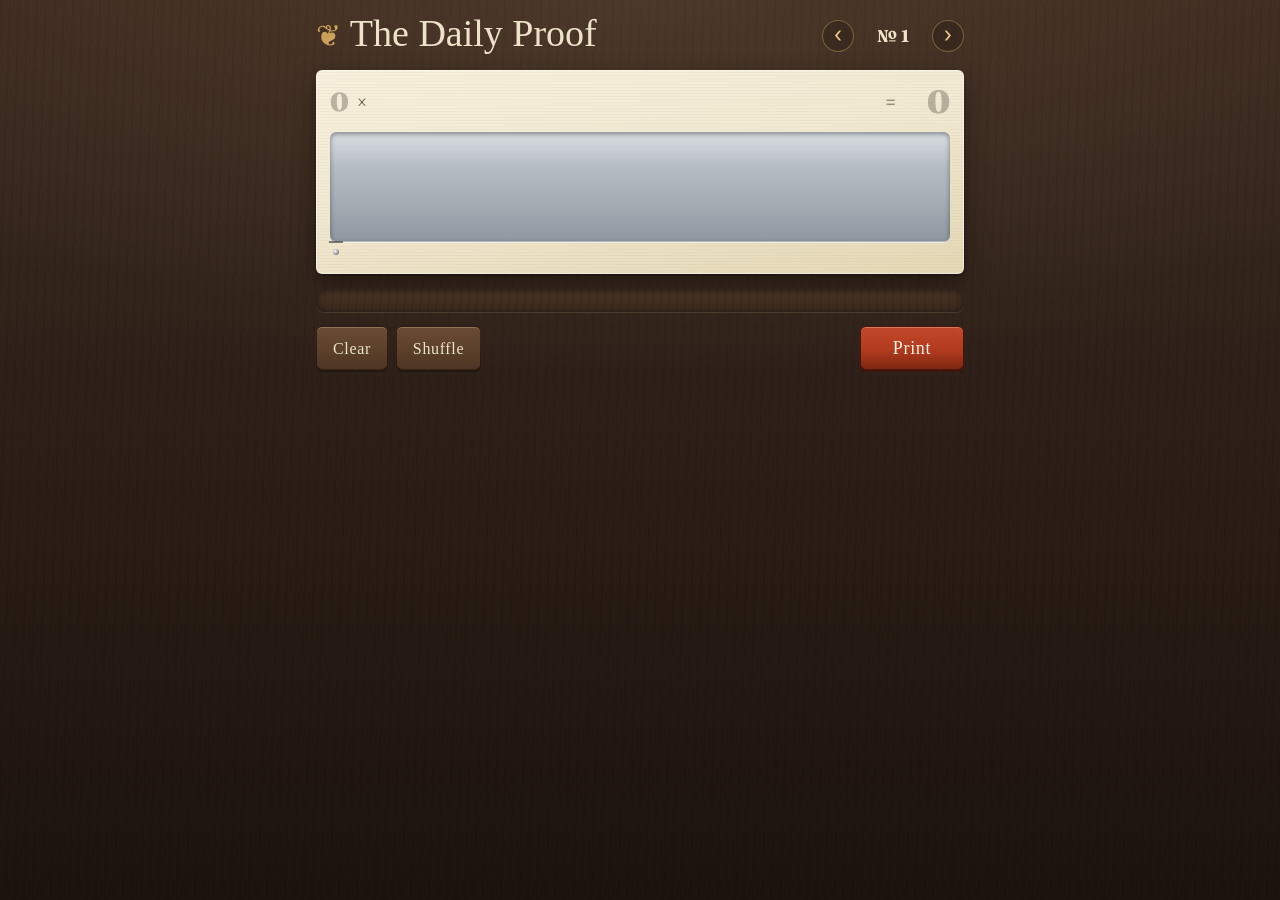
==== commit 3b33ea8f: "One site, one front door: choose a game at the root, cross between them Both games already lived in " ====
--- a/daily/index.html
+++ b/daily/index.html
@@ -20,7 +20,7 @@
       <h1 class="mast-title"><button class="mast-house" id="modeBtn" type="button" aria-haspopup="true" aria-expanded="false" aria-controls="modeList" aria-label="Great Work: the modes">❦</button> The Daily Proof</h1>
       <nav class="mode-list" id="modeList" aria-label="Modes" hidden>
         <span class="mode-item mode-item--here" aria-current="page">Daily mode <span class="mode-tag">beta</span></span>
-        <a class="mode-item" id="modeHome" href="../">Campaign <span class="mode-tag">alpha</span></a>
+        <a class="mode-item" id="modeHome" href="../?play=campaign">Campaign <span class="mode-tag">alpha</span></a>
         <button class="mode-item mode-item--help" id="howtoBtn" type="button">How to play</button>
       </nav>
       <button class="almanac" id="almanac" type="button"></button>
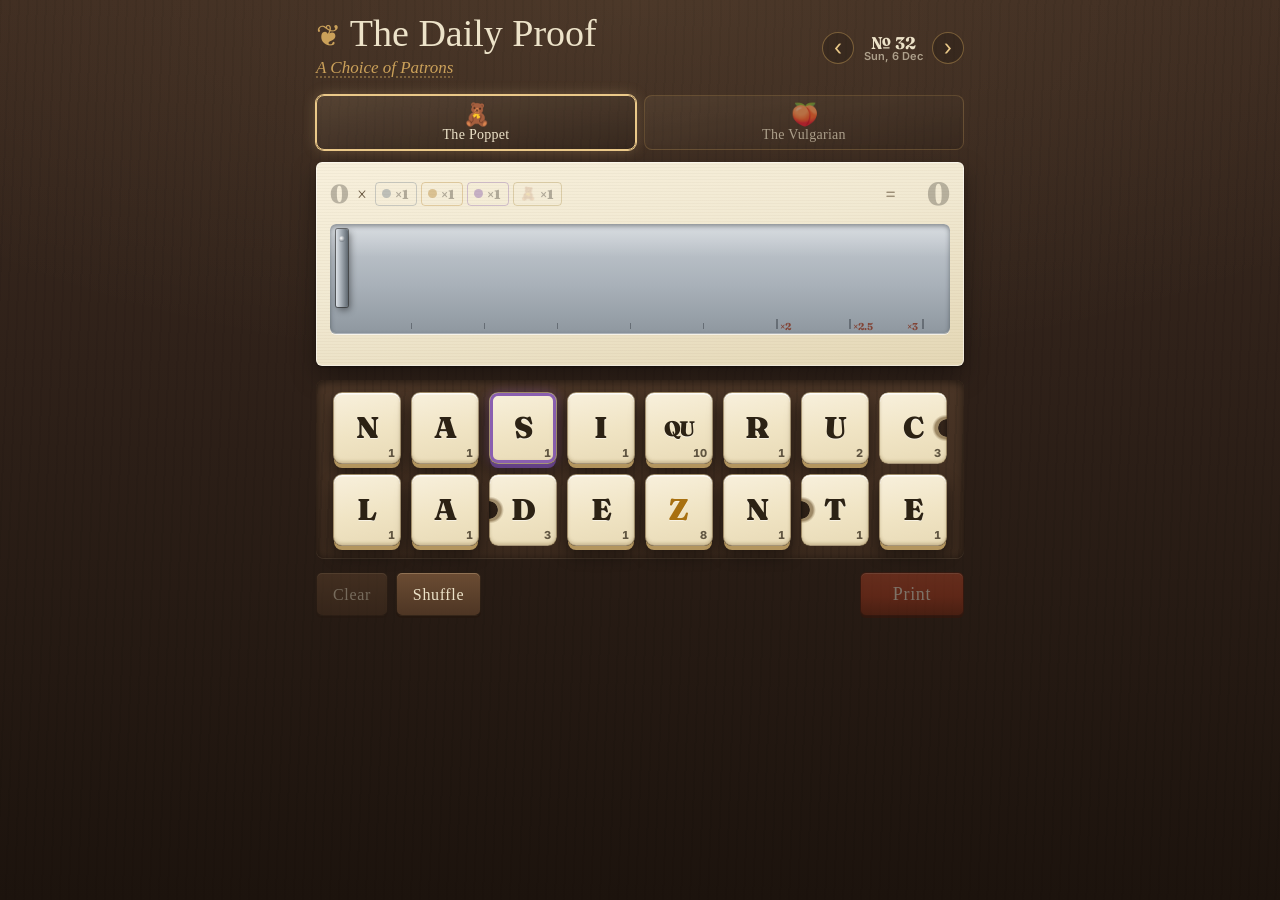
==== commit 43714543: "Daily: The Redactor at the desk, five sorts dealt as drafts The Redactor joins the Thursday editors:" ====
--- a/daily/index.html
+++ b/daily/index.html
@@ -9,7 +9,7 @@
   <link rel="icon" href="data:image/svg+xml,<svg xmlns='http://www.w3.org/2000/svg' viewBox='0 0 100 100'><text y='.9em' font-size='90'>❦</text></svg>" />
   <link rel="preconnect" href="https://fonts.googleapis.com">
   <link rel="preconnect" href="https://fonts.gstatic.com" crossorigin>
-  <link href="https://fonts.googleapis.com/css2?family=Fraunces:opsz,wght@9..144,500;9..144,700;9..144,900&family=Inter:wght@400;600;800&family=IM+Fell+English:ital@0;1&family=IM+Fell+English+SC&display=swap" rel="stylesheet">
+  <link href="https://fonts.googleapis.com/css2?family=Fraunces:opsz,wght@9..144,500;9..144,700;9..144,900&family=Inter:wght@400;600;800&family=IM+Fell+English:ital@0;1&family=IM+Fell+English+SC&family=Caveat:wght@700&display=swap" rel="stylesheet">
   <link rel="stylesheet" href="daily.css" />
 </head>
 <body>
@@ -19,8 +19,8 @@
     <header class="masthead">
       <h1 class="mast-title"><button class="mast-house" id="modeBtn" type="button" aria-haspopup="true" aria-expanded="false" aria-controls="modeList" aria-label="Great Work: the modes">❦</button> The Daily Proof</h1>
       <nav class="mode-list" id="modeList" aria-label="Modes" hidden>
-        <span class="mode-item mode-item--here" aria-current="page">Daily mode <span class="mode-tag">beta</span></span>
-        <a class="mode-item" id="modeHome" href="../?play=campaign">Campaign <span class="mode-tag">alpha</span></a>
+        <span class="mode-item mode-item--here" aria-current="page">Daily mode <span class="mode-tag">alpha</span></span>
+        <a class="mode-item" id="modeHome" href="../?play=campaign">Campaign <span class="mode-tag">pre-alpha</span></a>
         <button class="mode-item mode-item--help" id="howtoBtn" type="button">How to play</button>
       </nav>
       <button class="almanac" id="almanac" type="button"></button>
--- a/daily/daily.css
+++ b/daily/daily.css
@@ -561,6 +561,7 @@
   user-select: none;
 }
 .tool[hidden] { display: none; }
+.case[hidden], .bench[hidden] { display: none; }
 /* A day that opens with a tool greets you with it: three pulses of brass once
    the case is dealt (helloTool). The glow keeps the resting shadow's layers and
    adds two outer ones, so it tweens rather than blinks. */
@@ -1096,3 +1097,20 @@
 .howto-chip { display: inline-flex; align-items: center; gap: 5px; }
 .howto-chip-name { font-size: 13px; color: var(--dim); }
 .howto-sum { margin: 0 !important; font: 900 18px var(--serif); font-variant-numeric: tabular-nums; }
+
+/* The Redactor's drafts: the game's wrapped tile (css/style.css), a sheet of
+   grey paper over the sort with the letter written on it by hand. Nothing
+   shows through, and the corner reads 0. */
+.tile--wrapped {
+  background:
+    repeating-linear-gradient(101deg, rgba(140, 130, 118, 0.05) 0 0.19em, rgba(140, 130, 118, 0) 0.19em 0.44em),
+    linear-gradient(168deg, #d9d4ca 0%, #cdc7bb 55%, #c3bcaf 100%);
+  background-blend-mode: multiply, normal;
+  border-color: rgba(70, 66, 60, 0.45);
+  --trim-ring: 0 0 rgba(0, 0, 0, 0);
+  --tile-lift: #8d877c;
+}
+.tile--wrapped .tile-letter { font-family: 'Caveat', 'Segoe Script', cursive; font-weight: 700; font-size: 2.5em; color: #4a4741; }
+.tile--wrapped .tile-letter[data-len='2'] { font-size: 1.9em; }
+.tile--wrapped .tile-letter[data-len='3'] { font-size: 1.45em; }
+.tile--wrapped .tile-pts { opacity: 0.4; }
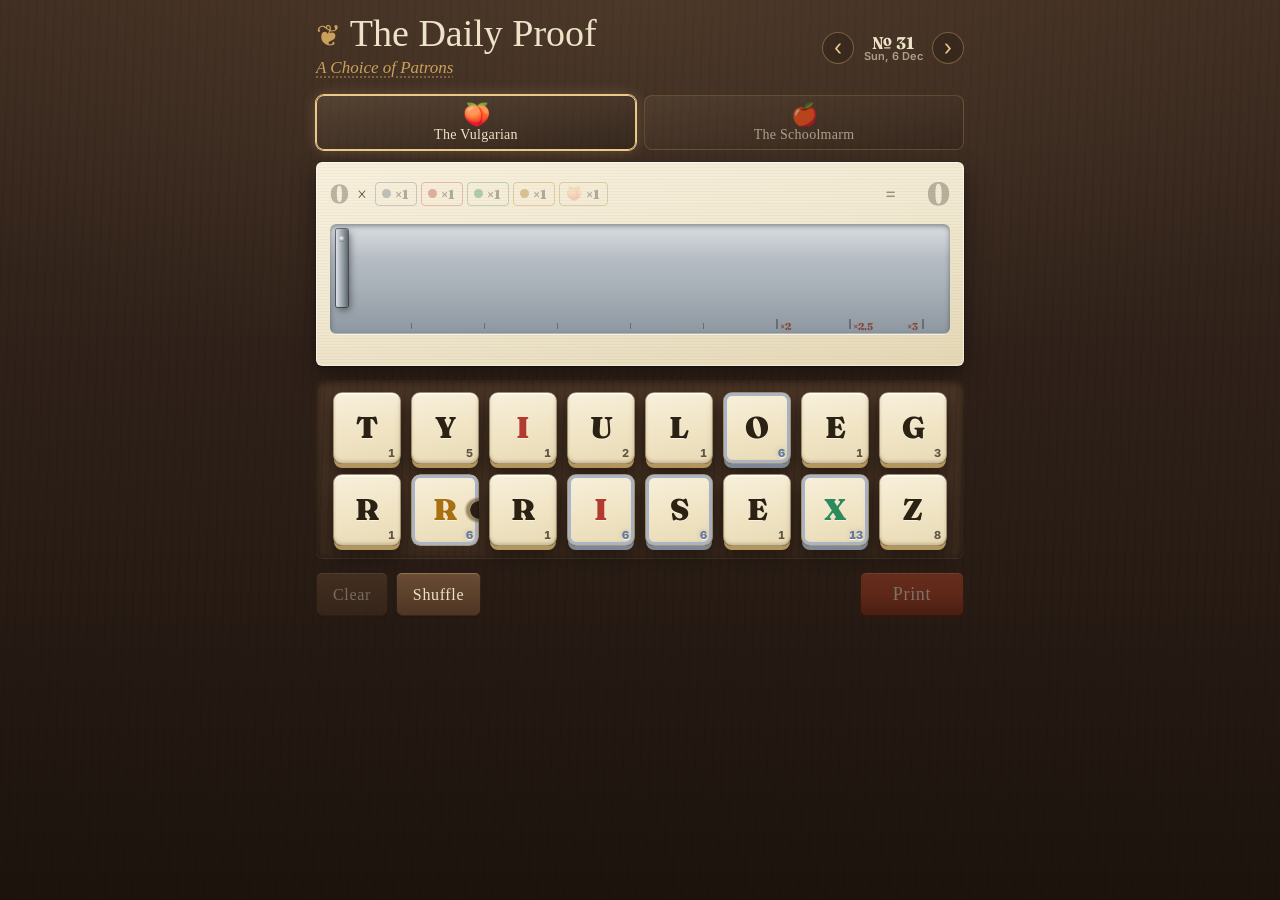
==== commit 149fdc03: "Daily: your best setting of the day, kept and set again with a tap The highest-scoring setting made " ====
--- a/daily/index.html
+++ b/daily/index.html
@@ -63,7 +63,10 @@
         <div class="knee" id="knee1" aria-hidden="true"></div>
         <b class="stick-sum" id="stickSum1" hidden></b>
       </div>
-      <p class="status" id="status" aria-live="polite"></p>
+      <div class="sheet-foot">
+        <p class="status" id="status" aria-live="polite"></p>
+        <button class="best-so-far" id="bestBtn" type="button" hidden></button>
+      </div>
     </section>
 
     <!-- The case: sixteen sockets, one per sort. A sort in the stick leaves its
--- a/daily/daily.css
+++ b/daily/daily.css
@@ -182,9 +182,9 @@
 
 /* ─── The seats ────────────────────────────────────────────────────────────── */
 /* Who sits today (renderSeats in main.js). A card per patron, gold-edged when
-   it is the one seated and lit while the word in hand is one it rules on; the
-   editor's card carries the day's rule on its face and goes red when the word
-   in hand would be spiked. */
+   it is the one seated and lit while the word in hand is one it rules on. The
+   editor's card (below) carries the day's rule on its face and runs hot when
+   the word in hand would be spiked. */
 .seats { display: flex; flex-wrap: wrap; gap: 8px; margin: 0 0 12px; }
 .seats[hidden] { display: none; }
 .seat {
@@ -209,6 +209,27 @@
 .seat--only, .seat--desk { flex: 1 1 auto; }
 .seat--choice { flex: 1 1 0; min-width: 0; grid-template-areas: "emoji" "name"; grid-template-columns: 1fr; justify-items: center; text-align: center; row-gap: 2px; padding: 7px 6px; }
 .seat--choice .seat-name { font-size: 14px; }
+/* The Limner's face: the day's letter as an illuminated initial, a versal in
+   Fell on a red ground, edged in gold leaf. It stands where another patron's
+   emoji would, at a little under the emoji's size, so it weighs what they do:
+   on the card, in the readout's chip, and after a word in the results. */
+.seat-initial {
+  display: inline-block;
+  min-width: 1.25em;
+  padding: 0.12em 0.16em 0.02em;
+  font-family: var(--fell);
+  font-style: normal;
+  font-size: 0.86em;
+  line-height: 1;
+  text-align: center;
+  vertical-align: middle;
+  color: #fff1d0;
+  text-shadow: 0 1px 0 rgba(0, 0, 0, 0.5);
+  background: radial-gradient(120% 120% at 30% 25%, #c8492a, var(--red) 55%, var(--red-dk));
+  border: 1px solid var(--brass-hi);
+  border-radius: 2px;
+  box-shadow: inset 0 0 0 1px rgba(255, 220, 150, 0.35), 0 1px 2px rgba(0, 0, 0, 0.45);
+}
 .seat--choice:not(.seat--on) { opacity: 0.62; }
 .seat--choice:not(.seat--on):hover { opacity: 0.9; }
 .seat--on { border-color: var(--brass-hi); box-shadow: 0 0 0 1px var(--brass-hi), 0 0 14px rgba(235, 201, 137, 0.25); }
@@ -218,6 +239,45 @@
 .seat:disabled { cursor: default; opacity: 0.35; }
 .seat--firing { animation: seatFire calc(0.62s / var(--aspd)) ease; }
 @keyframes seatFire { 40% { transform: scale(1.06); box-shadow: 0 0 0 2px #ffe6a6, 0 0 26px rgba(255, 220, 140, 0.8); } }
+
+/* The editor is no patron. Patrons are brass on wood; the editor's card is the
+   Campaign bench's editor slab (css/bench.css, .boss-bar): a block of black
+   ink with a red edge, lit from within, its name in red and its rule in Fell.
+   Spiking, the edge and the glow go hot. */
+.seat--desk {
+  border: 1px solid rgba(178, 58, 30, 0.75);
+  border-left: 5px solid var(--red);
+  border-radius: 2px;
+  padding: 8px 14px 8px 12px;
+  color: #e6d6b8;
+  background:
+    radial-gradient(120% 140% at 0% 50%, rgba(178, 58, 30, 0.28), transparent 55%),
+    radial-gradient(60% 100% at 100% 100%, rgba(120, 20, 10, 0.35), transparent 60%),
+    linear-gradient(170deg, #241012 0%, #150809 55%, #0c0405 100%);
+  box-shadow:
+    inset 0 0 0 1px rgba(0, 0, 0, 0.7),
+    inset 0 0 28px rgba(0, 0, 0, 0.6),
+    0 1px 0 rgba(255, 120, 90, 0.12),
+    0 12px 24px -10px rgba(0, 0, 0, 0.9);
+}
+.seat--desk .seat-emoji {
+  font-size: 24px;
+  filter: grayscale(0.35) contrast(1.15) drop-shadow(0 0 8px rgba(178, 58, 30, 0.7)) drop-shadow(0 3px 3px rgba(0, 0, 0, 0.8));
+}
+.seat--desk .seat-name { font-size: 17px; letter-spacing: 0.12em; color: #ff7a5c; text-shadow: 0 0 10px rgba(178, 58, 30, 0.6), 0 1px 0 #000; }
+.seat--desk .seat-rule { font-family: var(--fell); font-weight: 400; font-size: 16px; color: #e6d6b8; text-shadow: 0 1px 0 rgba(0, 0, 0, 0.8); }
+.seat--desk.seat--spiked {
+  border-color: #e0553a;
+  border-left-color: #e0553a;
+  box-shadow:
+    inset 0 0 0 1px rgba(0, 0, 0, 0.7),
+    inset 0 0 28px rgba(178, 58, 30, 0.45),
+    0 0 22px rgba(178, 58, 30, 0.4),
+    0 12px 24px -10px rgba(0, 0, 0, 0.9);
+}
+.seat--desk.seat--spiked .seat-rule { color: #ffb4a6; }
+.seat--desk.seat--firing { animation-name: deskFire; }
+@keyframes deskFire { 40% { transform: scale(1.03); box-shadow: 0 0 0 2px #e0553a, 0 0 26px rgba(224, 85, 58, 0.7); } }
 .seat-pair {
   margin: 0;
   font-family: var(--fell);
@@ -346,8 +406,15 @@
    reach on a phone. */
 .stick-wrap:not([hidden]) + .stick-wrap:not([hidden]) .stick,
 .stick-wrap:has(+ .stick-wrap:not([hidden])) .stick { height: 94px; padding-top: 6px; }
-.stick-wrap[data-stick] { border-radius: 8px; }
-.stick-wrap--active { box-shadow: 0 0 0 2px var(--brass), 0 0 12px rgba(203, 161, 90, 0.35); }
+.stick-wrap[data-stick] {
+  border-radius: 8px;
+  transition: opacity calc(0.2s / var(--aspd)), filter calc(0.2s / var(--aspd)), box-shadow calc(0.2s / var(--aspd));
+}
+/* Two words: the stick in hand is lit brass; the other stands back, faded and
+   greyed, and comes up a little under the pointer to say it can be taken. */
+.stick-wrap--active { box-shadow: 0 0 0 3px var(--brass-hi), 0 0 0 4px rgba(120, 85, 35, 0.5), 0 0 20px 3px rgba(235, 201, 137, 0.55); }
+.stick-wrap--idle { opacity: 0.45; filter: grayscale(0.85); cursor: pointer; }
+.stick-wrap--idle:hover { opacity: 0.7; }
 .stick-sum {
   /* In the steel's foot, left of the measure's first labels. */
   position: absolute;
@@ -466,6 +533,29 @@
   font-size: 13.5px;
   color: var(--red);
 }
+/* Under the stick: the note on the left and, on the right, your best of the
+   day, to set again with a tap — quiet, a line of small type, there only while
+   what is on the stick is not it. */
+.sheet-foot { display: flex; align-items: baseline; gap: 10px; }
+.sheet-foot .status { flex: 1 1 auto; min-width: 0; }
+.best-so-far {
+  flex: 0 1 auto;
+  min-width: 0;
+  margin: 5px 2px 0;
+  padding: 0;
+  border: 0;
+  background: none;
+  font: 600 12.5px/1.45 var(--sans);
+  color: var(--dim);
+  text-decoration: underline dotted rgba(109, 92, 69, 0.55);
+  text-underline-offset: 3px;
+  white-space: nowrap;
+  overflow: hidden;
+  text-overflow: ellipsis;
+  cursor: pointer;
+}
+.best-so-far:hover { color: var(--ink); }
+.best-so-far[hidden] { display: none; }
 
 /* ─── The case ─────────────────────────────────────────────────────────────── */
 .case {
@@ -686,7 +776,13 @@
 }
 .best-head:hover { background: rgba(120, 95, 60, 0.07); }
 .best-place { font-family: var(--serif); font-weight: 700; font-size: 13px; color: var(--dim); text-align: right; font-variant-numeric: tabular-nums; }
+/* The word, and once the row is opened, its definition beneath, in full. */
+.best-name { display: grid; min-width: 0; }
 .best-word { font-family: var(--fell-sc); font-size: 18px; letter-spacing: 0.04em; overflow-wrap: anywhere; }
+.best-def { font: 13px/1.35 var(--sans); color: var(--dim); }
+.best-def[hidden] { display: none; }
+.best-defs { padding: 0 4px 6px 3.2em; }
+.best-def--pair { display: block; margin: 0 0 4px; }
 .best-score { font-family: var(--serif); font-weight: 900; font-size: 17px; font-variant-numeric: tabular-nums; }
 .best-row--yours .best-head { background: rgba(184, 50, 26, 0.09); box-shadow: inset 3px 0 0 var(--you-ink); }
 .best-set { display: flex; align-items: center; flex-wrap: wrap; gap: 8px; padding: 2px 4px 10px 3.2em; }
@@ -696,6 +792,19 @@
 
 .result-acts { display: flex; flex-wrap: wrap; gap: 8px; justify-content: flex-end; }
 .result-acts .btn-print { margin-left: 0; }
+/* Where neither the share sheet nor the clipboard will take the share, its
+   text is laid out under the buttons, selected, to copy by hand. */
+.share-text {
+  flex-basis: 100%;
+  margin: 4px 0 0;
+  padding: 10px 12px;
+  font: 15px/1.35 var(--sans);
+  white-space: pre-wrap;
+  color: var(--cream);
+  background: rgba(0, 0, 0, 0.28);
+  border-radius: 6px;
+  user-select: all;
+}
 
 /* ─── The popover ──────────────────────────────────────────────────────────── */
 .pop {
@@ -1101,6 +1210,36 @@
 /* The Redactor's drafts: the game's wrapped tile (css/style.css), a sheet of
    grey paper over the sort with the letter written on it by hand. Nothing
    shows through, and the corner reads 0. */
+/* The Turnkey's locks: the sort turned over, its foot up, as a compositor
+   turned one when the letter he wanted was out — dark iron with no face to
+   print — and a keyhole in brass. A sort you can't set, at a glance. */
+.tile--locked {
+  background:
+    repeating-linear-gradient(135deg, rgba(255, 255, 255, 0.04) 0 0.12em, rgba(255, 255, 255, 0) 0.12em 0.36em),
+    linear-gradient(165deg, #45413b 0%, #2e2b27 55%, #1f1d1a 100%);
+  border-color: rgba(0, 0, 0, 0.65);
+  --trim-ring: 0 0 rgba(0, 0, 0, 0);
+  --tile-lift: #141210;
+  cursor: not-allowed;
+}
+.tile--locked .tile-letter, .tile--locked .tile-pts, .tile--locked .tile-alt { visibility: hidden; }
+.tile--locked::after {
+  content: '';
+  position: absolute;
+  left: 50%;
+  top: 50%;
+  width: 0.95em;
+  height: 1.55em;
+  transform: translate(-50%, -52%);
+  background:
+    radial-gradient(circle at 50% 0.45em, var(--brass) 0 0.4em, transparent 0.42em),
+    linear-gradient(var(--brass), var(--brass)) 50% 100% / 0.46em 1em no-repeat;
+  clip-path: polygon(0 0, 100% 0, 100% 45%, 74% 100%, 26% 100%, 0 45%);
+  opacity: 0.85;
+}
+@media (hover: hover) {
+  .tile--locked:not(.tile--mini):hover { transform: none; }
+}
 .tile--wrapped {
   background:
     repeating-linear-gradient(101deg, rgba(140, 130, 118, 0.05) 0 0.19em, rgba(140, 130, 118, 0) 0.19em 0.44em),
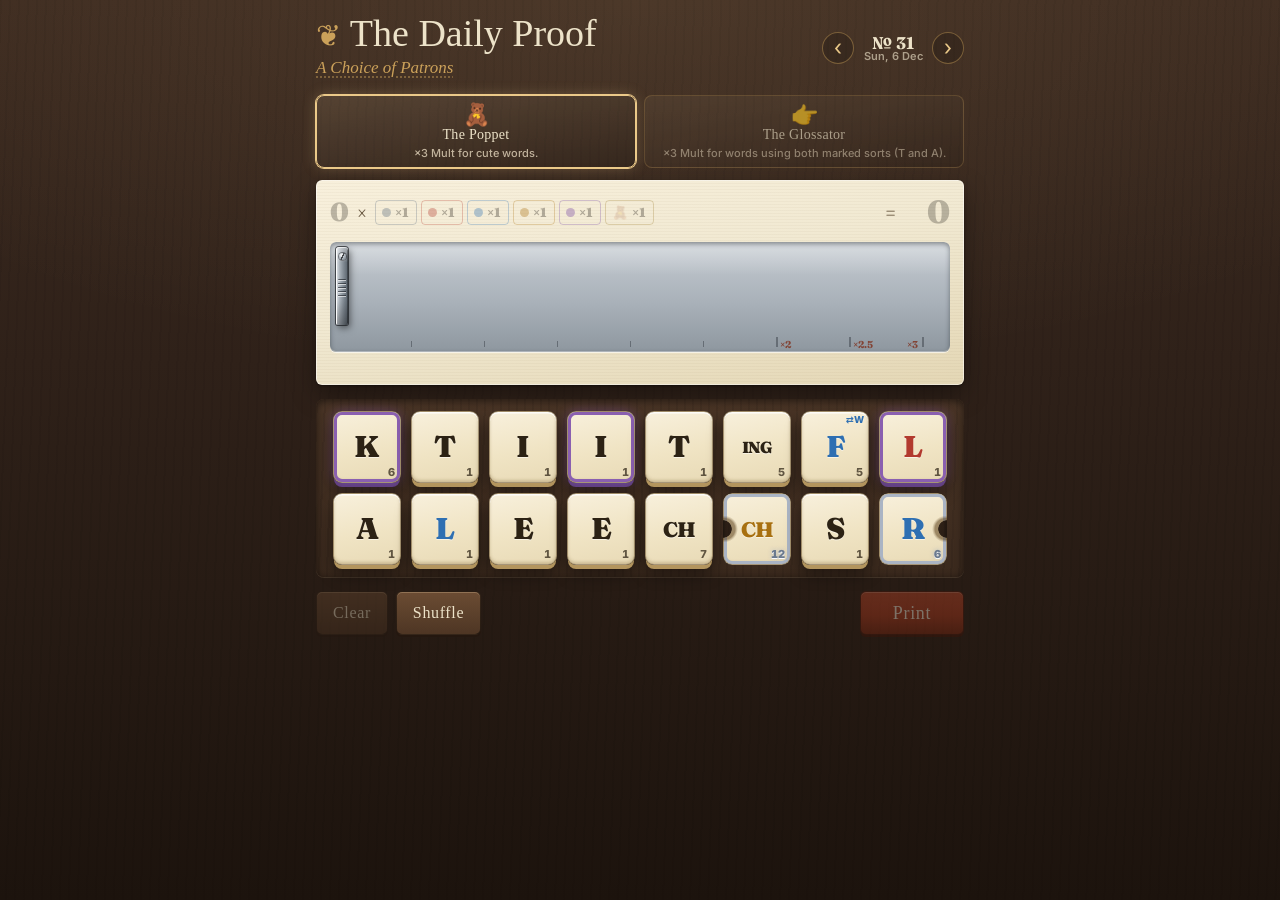
==== commit 6928a95e: "The Daily Proof: a knee that can be drawn back, and a tool that pulses until taken up The daily's kn" ====
--- a/daily/index.html
+++ b/daily/index.html
@@ -49,18 +49,19 @@
         <b class="ro-total" id="roTotal">0</b>
       </div>
       <!-- The stick, the measure engraved along its foot, and the knee that
-           closes on the word's end (renderRule in js/render.js). -->
+           closes on the word's end and can be drawn back along it (wireKnees
+           in main.js; renderRule in js/render.js is the bench's own). -->
       <div class="stick-wrap" data-stick="0">
         <div class="stick" id="stick" aria-label="The word"></div>
         <div class="rule-bar" id="rule" aria-hidden="true"></div>
-        <div class="knee" id="knee" aria-hidden="true"></div>
+        <div class="knee" id="knee" aria-hidden="true"><span class="knee-grip"></span></div>
         <b class="stick-sum" id="stickSum0" hidden></b>
       </div>
       <!-- The second word, on a two-word day. -->
       <div class="stick-wrap" data-stick="1" hidden>
         <div class="stick" id="stick1" aria-label="The second word"></div>
         <div class="rule-bar" id="rule1" aria-hidden="true"></div>
-        <div class="knee" id="knee1" aria-hidden="true"></div>
+        <div class="knee" id="knee1" aria-hidden="true"><span class="knee-grip"></span></div>
         <b class="stick-sum" id="stickSum1" hidden></b>
       </div>
       <div class="sheet-foot">
--- a/daily/daily.css
+++ b/daily/daily.css
@@ -207,8 +207,17 @@
 .seat-name { grid-area: name; font-family: var(--fell-sc); font-size: 16px; letter-spacing: 0.02em; line-height: 1.1; }
 .seat-rule { grid-area: rule; font-size: 13px; font-weight: 600; color: var(--brass-hi); line-height: 1.25; }
 .seat--only, .seat--desk { flex: 1 1 auto; }
-.seat--choice { flex: 1 1 0; min-width: 0; grid-template-areas: "emoji" "name"; grid-template-columns: 1fr; justify-items: center; text-align: center; row-gap: 2px; padding: 7px 6px; }
+.seat--choice { flex: 1 1 0; min-width: 0; grid-template-areas: "emoji" "name" "rule"; grid-template-columns: 1fr; justify-items: center; align-content: center; text-align: center; row-gap: 2px; padding: 7px 6px; }
 .seat--choice .seat-name { font-size: 14px; }
+/* A patron's rule, in small type under the name: the card's own, so a reader
+   needn't tap to learn it. (The editor's, below, is the day's headline.) */
+.seat--only .seat-rule, .seat--choice .seat-rule {
+  margin-top: 2px;
+  font-size: 11px;
+  font-weight: 500;
+  line-height: 1.3;
+  color: rgba(244, 230, 204, 0.72);
+}
 /* The Limner's face: the day's letter as an illuminated initial, a versal in
    Fell on a red ground, edged in gold leaf. It stands where another patron's
    emoji would, at a little under the emoji's size, so it weighs what they do:
@@ -328,7 +337,11 @@
 .readout:not(.readout--live) .ro-points,
 .readout:not(.readout--live) .ro-total,
 .readout:not(.readout--live) .ro-mult { color: rgba(34, 28, 22, 0.28); }
-.readout--live .ro-total { color: var(--red); }
+.readout--live .ro-total { color: var(--red); transition: color 0.16s ease-out; }
+/* Grey while the stick holds no word, orange once it does — the same judge
+   PRINT asks (renderReadout in daily/main.js). */
+.readout--live.readout--unword .ro-total { color: rgba(34, 28, 22, 0.36); }
+.readout--live.readout--word .ro-total { color: #c4531a; }
 .ro-op { font-family: var(--serif); font-size: 20px; color: var(--dim); }
 .ro-chips { display: flex; flex-wrap: wrap; gap: 4px; align-items: center; }
 
@@ -508,22 +521,82 @@
 .rule-bar--beside .tick-label.tick--here { transform: translateX(4px) scale(1.2); }
 .rule-bar--beside .tick-label--left { transform: translateX(calc(-100% - 4px)); transform-origin: right bottom; }
 .rule-bar--beside .tick-label--left.tick--here { transform: translateX(calc(-100% - 4px)) scale(1.2); }
+/* The knee: a steel bar that closes on the word's end and marks where the next
+   sort is set. It can be drawn back along the stick (wireKnees in main.js),
+   and the sort it then stands before is parted to let it in. The bench's knee
+   (css/bench.css) is the same bar, a little wider. */
+.stick .knee-next { margin-left: 13px; }
 .knee {
   position: absolute;
   width: 12px;
-  border-radius: 2px;
-  background: linear-gradient(90deg, #dde2e7, var(--steel) 45%, var(--steel-dk));
-  box-shadow: 0 0 0 1px rgba(30, 30, 30, 0.55), 2px 3px 7px rgba(0, 0, 0, 0.45);
-  transition: left calc(0.22s / var(--aspd)) cubic-bezier(.2, .8, .3, 1);
-  pointer-events: none;
+  border-radius: 3px 3px 2px 2px;
+  background:
+    /* the chamfer on the face that closes on the type */
+    linear-gradient(90deg, rgba(255, 255, 255, 0.95) 0 1.5px, transparent 1.5px),
+    /* light down its length, and the shade at its foot */
+    linear-gradient(180deg, rgba(255, 255, 255, 0.45), transparent 20%, transparent 68%, rgba(0, 0, 0, 0.3)),
+    /* the bar itself, turned: darker than the stick it stands on */
+    linear-gradient(90deg, #e6eaee, #aab2ba 30%, #868f98 58%, #58616a);
+  box-shadow:
+    0 0 0 1px rgba(24, 26, 30, 0.7),
+    inset 0 1px 0 rgba(255, 255, 255, 0.65),
+    inset -1px 0 0 rgba(0, 0, 0, 0.3),
+    2px 3px 7px rgba(0, 0, 0, 0.5);
+  transition:
+    left calc(0.22s / var(--aspd)) cubic-bezier(.2, .8, .3, 1),
+    transform calc(0.12s / var(--aspd)) ease,
+    box-shadow calc(0.12s / var(--aspd)) ease,
+    filter calc(0.12s / var(--aspd)) ease;
+  cursor: ew-resize;
+  touch-action: none;             /* the gesture draws the knee, not the page */
+  -webkit-user-select: none; user-select: none;
+  -webkit-tap-highlight-color: transparent;
   z-index: 2;
 }
+/* An empty stick has one place to stand; a printed word is not for moving. */
+.knee--idle { pointer-events: none; cursor: default; }
+/* The clamp screw at its head, slotted. */
 .knee::after {
   content: '';
-  position: absolute; left: 3px; top: 7px;
-  width: 6px; height: 6px;
+  position: absolute; left: 50%; top: 6px;
+  width: 7px; height: 7px;
+  margin-left: -3.5px;
   border-radius: 50%;
-  background: radial-gradient(circle at 35% 35%, #fff, #7a828a 70%);
+  background:
+    linear-gradient(115deg, transparent 42%, rgba(20, 22, 26, 0.75) 42% 58%, transparent 58%),
+    radial-gradient(circle at 35% 30%, #fff, #b3bbc3 45%, #666f78);
+  box-shadow: 0 0 0 1px rgba(20, 22, 26, 0.45), 0 1px 0 rgba(255, 255, 255, 0.45);
+}
+/* Knurling at the waist, where a thumb goes. */
+.knee::before {
+  content: '';
+  position: absolute; left: 2px; right: 2px; top: 50%;
+  height: 20px;
+  margin-top: -7px;
+  border-radius: 1px;
+  background: repeating-linear-gradient(180deg,
+    rgba(20, 24, 30, 0.6) 0 1px, rgba(255, 255, 255, 0.6) 1px 2px, transparent 2px 4px);
+}
+/* The room a thumb needs: a little either side of the bar, and a good deal
+   more down over the scale, where nothing else answers a touch. */
+.knee-grip { position: absolute; inset: -5px -8px -4px; }
+.knee-grip::after {
+  content: '';
+  position: absolute;
+  left: -12px; right: -12px; top: 100%;
+  height: 24px;
+}
+/* In the hand: lifted off the steel, and quicker between sorts. */
+.knee--held {
+  transform: translateY(-2px) scale(1.05);
+  filter: brightness(1.1);
+  box-shadow:
+    0 0 0 1px rgba(24, 26, 30, 0.75),
+    inset 0 1px 0 rgba(255, 255, 255, 0.7),
+    0 0 0 3px rgba(255, 244, 214, 0.4),
+    4px 8px 12px rgba(0, 0, 0, 0.55);
+  transition-duration: calc(0.1s / var(--aspd));
+  cursor: grabbing;
 }
 
 /* Refusals only — and it holds its line, so one appearing moves nothing. */
@@ -554,7 +627,9 @@
   text-overflow: ellipsis;
   cursor: pointer;
 }
-.best-so-far:hover { color: var(--ink); }
+.best-so-far:hover:not(:disabled) { color: var(--ink); }
+/* The stick holds it: named, not offered. */
+.best-so-far:disabled { cursor: default; text-decoration: none; }
 .best-so-far[hidden] { display: none; }
 
 /* ─── The case ─────────────────────────────────────────────────────────────── */
@@ -652,10 +727,10 @@
 }
 .tool[hidden] { display: none; }
 .case[hidden], .bench[hidden] { display: none; }
-/* A day that opens with a tool greets you with it: three pulses of brass once
-   the case is dealt (helloTool). The glow keeps the resting shadow's layers and
-   adds two outer ones, so it tweens rather than blinks. */
-.tool--hello { animation: toolHello 0.75s ease-in-out 0.7s 3; }
+/* A day that has a tool says so: it pulses in brass once the case is dealt and
+   until it is first taken up (helloTool). The glow keeps the resting shadow's
+   layers and adds two outer ones, so it tweens rather than blinks. */
+.tool--hello:not(.tool--armed) { animation: toolHello 1.3s ease-in-out 0.7s infinite; }
 @keyframes toolHello {
   50% {
     transform: scale(1.14);
@@ -800,6 +875,7 @@
   padding: 10px 12px;
   font: 15px/1.35 var(--sans);
   white-space: pre-wrap;
+  text-align: left;
   color: var(--cream);
   background: rgba(0, 0, 0, 0.28);
   border-radius: 6px;
@@ -872,8 +948,11 @@
 .blank-choice:hover { filter: brightness(1.06); }
 
 /* ─── A sort in the hand ───────────────────────────────────────────────────── */
-/* What a drag carries under the pointer, and what it leaves behind. */
-.drag-ghost {
+/* What a drag carries under the pointer, and what it leaves behind. The ghost
+   is a sort (a clone of one), and `.tile` below sets position: relative; at
+   one class each the later rule won, the ghost fell into the page's flow below
+   the fold, and the page grew a scrollbar as it moved. Two classes outrank it. */
+.tile.drag-ghost {
   position: fixed;
   z-index: 100;
   margin: 0;
@@ -1213,6 +1292,34 @@
 /* The Turnkey's locks: the sort turned over, its foot up, as a compositor
    turned one when the letter he wanted was out — dark iron with no face to
    print — and a keyhole in brass. A sort you can't set, at a glance. */
+/* The Glossator's manicule, in rubric red, top-left (the game's .tile-gloss). */
+.tile-gloss {
+  position: absolute;
+  left: 0.28em; top: 0.14em;
+  font-size: 1.05em;
+  font-weight: 700;
+  color: #a3241a;
+  line-height: 1;
+  pointer-events: none;
+}
+/* ...and its pulse: a child of its own, since a tile's ::before and ::after
+   already belong to the gold trim, the fuse and the lock. */
+.tile-glow {
+  position: absolute;
+  inset: 0;
+  border-radius: inherit;
+  pointer-events: none;
+  box-shadow: inset 0 0 0 2px rgba(176, 50, 31, 0.6), 0 0 14px 4px rgba(196, 58, 36, 0.55);
+  animation: glossPulse calc(1.7s / var(--aspd, 1)) ease-in-out infinite;
+}
+@keyframes glossPulse {
+  0%, 100% { opacity: 0.3; }
+  50%      { opacity: 1; }
+}
+@media (prefers-reduced-motion: reduce) {
+  .tile-glow { animation: none; opacity: 0.75; }
+}
+
 .tile--locked {
   background:
     repeating-linear-gradient(135deg, rgba(255, 255, 255, 0.04) 0 0.12em, rgba(255, 255, 255, 0) 0.12em 0.36em),
